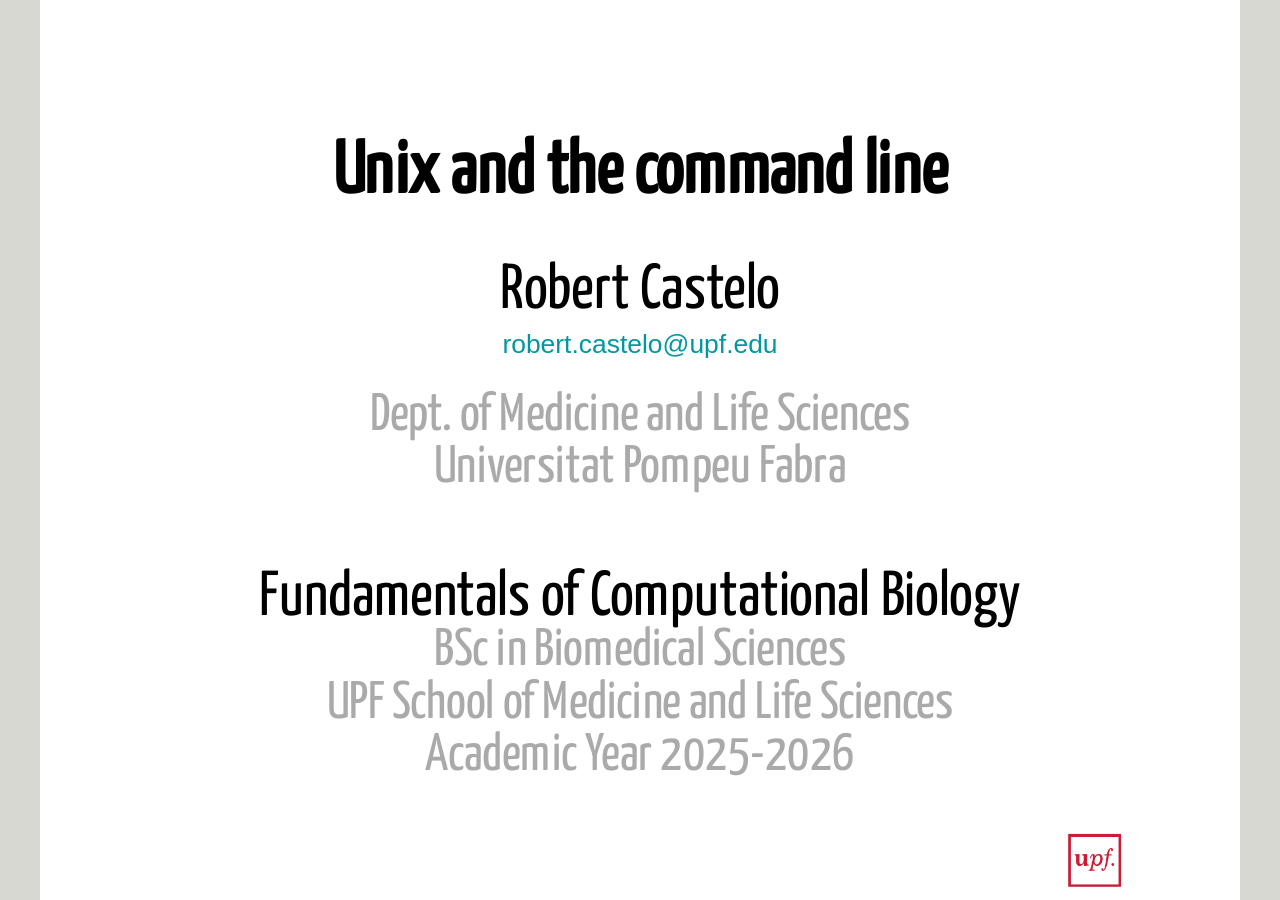
==== docs/index.html @ de8f05c0 "Updated slides for academic year 2025-26" ====
<!DOCTYPE html>
<html lang xml:lang>
  <head>
    <title>Unix &amp; the command line</title>
    <meta charset="utf-8" />
    <meta name="author" content="Robert Castelo" />
    <script>// Pandoc 2.9 adds attributes on both header and div. We remove the former (to
// be compatible with the behavior of Pandoc < 2.8).
document.addEventListener('DOMContentLoaded', function(e) {
  var hs = document.querySelectorAll("div.section[class*='level'] > :first-child");
  var i, h, a;
  for (i = 0; i < hs.length; i++) {
    h = hs[i];
    if (!/^h[1-6]$/i.test(h.tagName)) continue;  // it should be a header h1-h6
    a = h.attributes;
    while (a.length > 0) h.removeAttribute(a[0].name);
  }
});
</script>
    <style type="text/css">a, a > code {
color: rgb(249, 38, 114);
text-decoration: none;
}
.footnote {
position: absolute;
bottom: 3em;
padding-right: 4em;
font-size: 90%;
}
.remark-code-line-highlighted { background-color: #ffff88; }
.inverse {
background-color: #272822;
color: #d6d6d6;
text-shadow: 0 0 20px #333;
}
.inverse h1, .inverse h2, .inverse h3 {
color: #f3f3f3;
}

.left-column {
color: #777;
width: 20%;
height: 92%;
float: left;
}
.left-column h2:last-of-type, .left-column h3:last-child {
color: #000;
}
.right-column {
width: 75%;
float: right;
padding-top: 1em;
}
.pull-left {
float: left;
width: 47%;
}
.pull-right {
float: right;
width: 47%;
}
.pull-right + * {
clear: both;
}
img, video, iframe {
max-width: 100%;
}
blockquote {
border-left: solid 5px lightgray;
padding-left: 1em;
}
.remark-slide table {
margin: auto;
border-top: 1px solid #666;
border-bottom: 1px solid #666;
}
.remark-slide table thead th { border-bottom: 1px solid #ddd; }
th, td { padding: 5px; }
.remark-slide thead, .remark-slide tfoot, .remark-slide tr:nth-child(even) { background: #eee }
@page { margin: 0; }
@media print {
.remark-slide-scaler {
width: 100% !important;
height: 100% !important;
transform: scale(1) !important;
top: 0 !important;
left: 0 !important;
}
}
</style>
    <style type="text/css">@font-face {
font-family: 'Yanone Kaffeesatz';
font-style: normal;
font-weight: 400;
src: url([data-uri]) format('truetype');
}
@font-face {
font-family: 'Droid Serif';
font-style: italic;
font-weight: 400;
src: url([data-uri]) format('truetype');
}
@font-face {
font-family: 'Droid Serif';
font-style: normal;
font-weight: 400;
src: url([data-uri]) format('truetype');
}
@font-face {
font-family: 'Droid Serif';
font-style: normal;
font-weight: 700;
src: url([data-uri]) format('truetype');
}
@font-face {
font-family: 'Source Code Pro';
font-style: normal;
font-weight: 400;
src: url([data-uri]) format('truetype');
}
@font-face {
font-family: 'Source Code Pro';
font-style: normal;
font-weight: 700;
src: url([data-uri]) format('truetype');
}
body { font-family: 'Droid Serif', 'Palatino Linotype', 'Book Antiqua', Palatino, 'Microsoft YaHei', 'Songti SC', serif; }
h1, h2, h3 {
font-family: 'Yanone Kaffeesatz';
font-weight: normal;
}
.remark-code, .remark-inline-code { font-family: 'Source Code Pro', 'Lucida Console', Monaco, monospace; }
</style>
    <style type="text/css">
:root {
--color-red: #f44336;
--color-pink: #E91E63;
--color-purple: #9C27B0;
--color-deep-purple: #673AB7;
--color-indigo: #3F51B5;
--color-blue: #2196F3;
--color-light-blue: #03A9F4;
--color-cyan: #00BCD4;
--color-teal: #009688;
--color-green: #4CAF50;
--color-light-green: #8BC34A;
--color-lime: #CDDC39;
--color-yellow: #FFEB3B;
--color-amber: #FFC107;
--color-orange: #FF9800;
--color-deep-orange: #FF5722;
--color-brown: #795548;
--color-gray: #9E9E9E;
--color-blue-gray: #607D8B;
--color-white: #fff;
--color-black: #000;
}

.figb img {
width: 99%;
padding: 0;
margin: 0;
margin-left: -2%;
}
.figb90 img {
width: 90% !important;
padding: 5%;
margin: -2.5%;
}
.fig img {
width: 104%;
padding: 0;
margin: 0;
margin-left: -2%;
}
.fig90 img {
width: 90% !important;
padding: 5%;
margin: 0;
}
.figh img {
height: 100%;
padding: 0;
margin: 0;
margin-left: -2%;
}
.img-fill img { object-fit: fill; height:100%; width:100%; overflow: hidden;}
.img-contain img { object-fit: contain; height:100%; width:100%; overflow: hidden}
.img-cover img { object-fit: cover; height:100%; width:100%; overflow: hidden}
.img-none img { object-fit: none; height:100%; width:100%; }

.bg-red { background-color: var(--color-red); }
.bg-pink { background-color: var(--color-pink); }
.bg-purple { background-color: var(--color-purple); }
.bg-deep-purple { background-color: var(--color-deep-purple); }
.bg-indigo { background-color: var(--color-indigo); }
.bg-blue { background-color: var(--color-blue); }
.bg-light-blue { background-color: var(--color-light-blue); }
.bg-cyan { background-color: var(--color-cyan); }
.bg-teal { background-color: var(--color-teal); }
.bg-green { background-color: var(--color-green); }
.bg-light-green { background-color: var(--color-light-green); }
.bg-lime { background-color: var(--color-lime); }
.bg-yellow { background-color: var(--color-yellow); }
.bg-amber { background-color: var(--color-amber); }
.bg-orange { background-color: var(--color-orange); }
.bg-deep-orange { background-color: var(--color-deep-orange); }
.bg-brown { background-color: var(--color-brown); }
.bg-gray { background-color: var(--color-gray); }
.bg-blue-gray { background-color: var(--color-blue-gray); }
.bg-white { background-color: var(--color-white); }
.bg-black { background-color: var(--color-black); }

.red { color: var(--color-red); }
.pink { color: var(--color-pink); }
.purple { color: var(--color-purple); }
.deep-purple { color: var(--color-deep-purple); }
.indigo { color: var(--color-indigo); }
.blue { color: var(--color-blue); }
.light-blue { color: var(--color-light-blue); }
.cyan { color: var(--color-cyan); }
.teal { color: var(--color-teal); }
.green { color: var(--color-green); }
.light-green { color: var(--color-light-green); }
.lime { color: var(--color-lime); }
.yellow { color: var(--color-yellow); }
.amber { color: var(--color-amber); }
.orange { color: var(--color-orange); }
.deep-orange { color: var(--color-deep-orange); }
.brown { color: var(--color-brown); }
.gray { color: var(--color-gray); }
.blue-gray { color: var(--color-blue-gray); }
.white { color: var(--color-white); }
.black { color: var(--color-black); }

.border-red>.column:nth-of-type(n+2){ border-left-color: var(--color-red); }
.border-pink>.column:nth-of-type(n+2){ border-left-color: var(--color-pink); }
.border-purple>.column:nth-of-type(n+2){ border-left-color: var(--color-purple); }
.border-deep-purple>.column:nth-of-type(n+2){ border-left-color: var(--color-deep-purple); }
.border-indigo>.column:nth-of-type(n+2){ border-left-color: var(--color-indigo); }
.border-blue>.column:nth-of-type(n+2){ border-left-color: var(--color-blue); }
.border-light-blue>.column:nth-of-type(n+2){ border-left-color: var(--color-light-blue); }
.border-cyan>.column:nth-of-type(n+2){ border-left-color: var(--color-cyan); }
.border-teal>.column:nth-of-type(n+2){ border-left-color: var(--color-teal); }
.border-green>.column:nth-of-type(n+2){ border-left-color: var(--color-green); }
.border-light-green>.column:nth-of-type(n+2){ border-left-color: var(--color-light-green); }
.border-lime>.column:nth-of-type(n+2){ border-left-color: var(--color-lime); }
.border-yellow>.column:nth-of-type(n+2){ border-left-color: var(--color-yellow); }
.border-amber>.column:nth-of-type(n+2){ border-left-color: var(--color-amber); }
.border-orange>.column:nth-of-type(n+2){ border-left-color: var(--color-orange); }
.border-deep-orange>.column:nth-of-type(n+2){ border-left-color: var(--color-deep-orange); }
.border-brown>.column:nth-of-type(n+2){ border-left-color: var(--color-brown); }
.border-gray>.column:nth-of-type(n+2){ border-left-color: var(--color-gray); }
.border-blue-gray>.column:nth-of-type(n+2){ border-left-color: var(--color-blue-gray); }
.border-white >.column:nth-of-type(n+2){ border-left-color: var(--color-white); }
.border-black>.column:nth-of-type(n+2){ border-left-color: var(--color-black); }
.border-red * >.column:nth-of-type(n+2){ border-left-color: var(--color-red); }
.border-pink * >.column:nth-of-type(n+2){ border-left-color: var(--color-pink); }
.border-purple * >.column:nth-of-type(n+2){ border-left-color: var(--color-purple); }
.border-deep-purple * >.column:nth-of-type(n+2){ border-left-color: var(--color-deep-purple); }
.border-indigo * >.column:nth-of-type(n+2){ border-left-color: var(--color-indigo); }
.border-blue * >.column:nth-of-type(n+2){ border-left-color: var(--color-blue); }
.border-light-blue * >.column:nth-of-type(n+2){ border-left-color: var(--color-light-blue); }
.border-cyan * >.column:nth-of-type(n+2){ border-left-color: var(--color-cyan); }
.border-teal * >.column:nth-of-type(n+2){ border-left-color: var(--color-teal); }
.border-green * >.column:nth-of-type(n+2){ border-left-color: var(--color-green); }
.border-light-green * >.column:nth-of-type(n+2){ border-left-color: var(--color-light-green); }
.border-lime * >.column:nth-of-type(n+2){ border-left-color: var(--color-lime); }
.border-yellow * >.column:nth-of-type(n+2){ border-left-color: var(--color-yellow); }
.border-amber * >.column:nth-of-type(n+2){ border-left-color: var(--color-amber); }
.border-orange * >.column:nth-of-type(n+2){ border-left-color: var(--color-orange); }
.border-deep-orange * >.column:nth-of-type(n+2){ border-left-color: var(--color-deep-orange); }
.border-brown * >.column:nth-of-type(n+2){ border-left-color: var(--color-brown); }
.border-gray * >.column:nth-of-type(n+2){ border-left-color: var(--color-gray); }
.border-blue-gray * >.column:nth-of-type(n+2){ border-left-color: var(--color-blue-gray); }
.border-white * >.column:nth-of-type(n+2){ border-left-color: var(--color-white); }
.border-black * >.column:nth-of-type(n+2){ border-left-color: var(--color-black); }
.border-red>.row:nth-of-type(n+2){ border-top-color: var(--color-red); }
.border-pink>.row:nth-of-type(n+2){ border-top-color: var(--color-pink); }
.border-purple>.row:nth-of-type(n+2){ border-top-color: var(--color-purple); }
.border-deep-purple>.row:nth-of-type(n+2){ border-top-color: var(--color-deep-purple); }
.border-indigo>.row:nth-of-type(n+2){ border-top-color: var(--color-indigo); }
.border-blue>.row:nth-of-type(n+2){ border-top-color: var(--color-blue); }
.border-light-blue>.row:nth-of-type(n+2){ border-top-color: var(--color-light-blue); }
.border-cyan>.row:nth-of-type(n+2){ border-top-color: var(--color-cyan); }
.border-teal>.row:nth-of-type(n+2){ border-top-color: var(--color-teal); }
.border-green >.row:nth-of-type(n+2){ border-top-color: var(--color-green)!important; }
.border-light-green>.row:nth-of-type(n+2){ border-top-color: var(--color-light-green); }
.border-lime>.row:nth-of-type(n+2){ border-top-color: var(--color-lime); }
.border-yellow>.row:nth-of-type(n+2){ border-top-color: var(--color-yellow); }
.border-amber>.row:nth-of-type(n+2){ border-top-color: var(--color-amber); }
.border-orange>.row:nth-of-type(n+2){ border-top-color: var(--color-orange); }
.border-deep-orange>.row:nth-of-type(n+2){ border-top-color: var(--color-deep-orange); }
.border-brown>.row:nth-of-type(n+2){ border-top-color: var(--color-brown); }
.border-gray>.row:nth-of-type(n+2){ border-top-color: var(--color-gray); }
.border-blue-gray>.row:nth-of-type(n+2){ border-top-color: var(--color-blue-gray); }
.border-white>.row:nth-of-type(n+2){ border-top-color: var(--color-white); }
.border-black>.row:nth-of-type(n+2){ border-top-color: var(--color-black); }
.border-red * >.row:nth-of-type(n+2){ border-top-color: var(--color-red); }
.border-pink * >.row:nth-of-type(n+2){ border-top-color: var(--color-pink); }
.border-purple * >.row:nth-of-type(n+2){ border-top-color: var(--color-purple); }
.border-deep-purple * >.row:nth-of-type(n+2){ border-top-color: var(--color-deep-purple); }
.border-indigo * >.row:nth-of-type(n+2){ border-top-color: var(--color-indigo); }
.border-blue * >.row:nth-of-type(n+2){ border-top-color: var(--color-blue); }
.border-light-blue * >.row:nth-of-type(n+2){ border-top-color: var(--color-light-blue); }
.border-cyan * >.row:nth-of-type(n+2){ border-top-color: var(--color-cyan); }
.border-teal * >.row:nth-of-type(n+2){ border-top-color: var(--color-teal); }
.border-green >.row:nth-of-type(n+2){ border-top-color: var(--color-green); }
.border-light-green * >.row:nth-of-type(n+2){ border-top-color: var(--color-light-green); }
.border-lime * >.row:nth-of-type(n+2){ border-top-color: var(--color-lime); }
.border-yellow * >.row:nth-of-type(n+2){ border-top-color: var(--color-yellow); }
.border-amber * >.row:nth-of-type(n+2){ border-top-color: var(--color-amber); }
.border-orange * >.row:nth-of-type(n+2){ border-top-color: var(--color-orange); }
.border-deep-orange * >.row:nth-of-type(n+2){ border-top-color: var(--color-deep-orange); }
.border-brown * >.row:nth-of-type(n+2){ border-top-color: var(--color-brown); }
.border-gray * >.row:nth-of-type(n+2){ border-top-color: var(--color-gray); }
.border-blue-gray * >.row:nth-of-type(n+2){ border-top-color: var(--color-blue-gray); }
.border-white * >.row:nth-of-type(n+2){ border-top-color: var(--color-white); }
.border-black * >.row:nth-of-type(n+2){ border-top-color: var(--color-black); }
.border-red>.blade1:before{ border-bottom-color: var(--color-red); }
.border-pink>.blade1:before{ border-bottom-color: var(--color-pink); }
.border-purple>.blade1:before{ border-bottom-color: var(--color-purple); }
.border-deep-purple>.blade1:before{ border-bottom-color: var(--color-deep-purple); }
.border-indigo>.blade1:before{ border-bottom-color: var(--color-indigo); }
.border-blue>.blade1:before{ border-bottom-color: var(--color-blue); }
.border-light-blue>.blade1:before{ border-bottom-color: var(--color-light-blue); }
.border-cyan>.blade1:before{ border-bottom-color: var(--color-cyan); }
.border-teal>.blade1:before{ border-bottom-color: var(--color-teal); }
.border-green >.blade1:before{ border-bottom-color: var(--color-green); }
.border-light-green>.blade1:before{ border-bottom-color: var(--color-light-green); }
.border-lime>.blade1:before{ border-bottom-color: var(--color-lime); }
.border-yellow>.blade1:before{ border-bottom-color: var(--color-yellow); }
.border-amber>.blade1:before{ border-bottom-color: var(--color-amber); }
.border-orange>.blade1:before{ border-bottom-color: var(--color-orange); }
.border-deep-orange>.blade1:before{ border-bottom-color: var(--color-deep-orange); }
.border-brown>.blade1:before{ border-bottom-color: var(--color-brown); }
.border-gray>.blade1:before{ border-bottom-color: var(--color-gray); }
.border-blue-gray>.blade1:before{ border-bottom-color: var(--color-blue-gray); }
.border-white>.blade1:before{ border-bottom-color: var(--color-white); }
.border-black>.blade1:before{ border-bottom-color: var(--color-black); }
.border-red * >.blade1:before{ border-bottom-color: var(--color-red); }
.border-pink * >.blade1:before{ border-bottom-color: var(--color-pink); }
.border-purple * >.blade1:before{ border-bottom-color: var(--color-purple); }
.border-deep-purple * >.blade1:before{ border-bottom-color: var(--color-deep-purple); }
.border-indigo * >.blade1:before{ border-bottom-color: var(--color-indigo); }
.border-blue * >.blade1:before{ border-bottom-color: var(--color-blue); }
.border-light-blue * >.blade1:before{ border-bottom-color: var(--color-light-blue); }
.border-cyan * >.blade1:before{ border-bottom-color: var(--color-cyan); }
.border-teal * >.blade1:before{ border-bottom-color: var(--color-teal); }
.border-green >.blade1:before{ border-bottom-color: var(--color-green); }
.border-light-green * >.blade1:before{ border-bottom-color: var(--color-light-green); }
.border-lime * >.blade1:before{ border-bottom-color: var(--color-lime); }
.border-yellow * >.blade1:before{ border-bottom-color: var(--color-yellow); }
.border-amber * >.blade1:before{ border-bottom-color: var(--color-amber); }
.border-orange * >.blade1:before{ border-bottom-color: var(--color-orange); }
.border-deep-orange * >.blade1:before{ border-bottom-color: var(--color-deep-orange); }
.border-brown * >.blade1:before{ border-bottom-color: var(--color-brown); }
.border-gray * >.blade1:before{ border-bottom-color: var(--color-gray); }
.border-blue-gray * >.blade1:before{ border-bottom-color: var(--color-blue-gray); }
.border-white * >.blade1:before{ border-bottom-color: var(--color-white); }
.border-black * >.blade1:before{ border-bottom-color: var(--color-black); }
.border-red>.blade2:before{ border-left-color: var(--color-red); }
.border-pink>.blade2:before{ border-left-color: var(--color-pink); }
.border-purple>.blade2:before{ border-left-color: var(--color-purple); }
.border-deep-purple>.blade2:before{ border-left-color: var(--color-deep-purple); }
.border-indigo>.blade2:before{ border-left-color: var(--color-indigo); }
.border-blue>.blade2:before{ border-left-color: var(--color-blue); }
.border-light-blue>.blade2:before{ border-left-color: var(--color-light-blue); }
.border-cyan>.blade2:before{ border-left-color: var(--color-cyan); }
.border-teal>.blade2:before{ border-left-color: var(--color-teal); }
.border-green >.blade2:before{ border-left-color: var(--color-green); }
.border-light-green>.blade2:before{ border-left-color: var(--color-light-green); }
.border-lime>.blade2:before{ border-left-color: var(--color-lime); }
.border-yellow>.blade2:before{ border-left-color: var(--color-yellow); }
.border-amber>.blade2:before{ border-left-color: var(--color-amber); }
.border-orange>.blade2:before{ border-left-color: var(--color-orange); }
.border-deep-orange>.blade2:before{ border-left-color: var(--color-deep-orange); }
.border-brown>.blade2:before{ border-left-color: var(--color-brown); }
.border-gray>.blade2:before{ border-left-color: var(--color-gray); }
.border-blue-gray>.blade2:before{ border-left-color: var(--color-blue-gray); }
.border-white>.blade2:before{ border-left-color: var(--color-white); }
.border-black>.blade2:before{ border-left-color: var(--color-black); }
.border-red * >.blade2:before{ border-left-color: var(--color-red); }
.border-pink * >.blade2:before{ border-left-color: var(--color-pink); }
.border-purple * >.blade2:before{ border-left-color: var(--color-purple); }
.border-deep-purple * >.blade2:before{ border-left-color: var(--color-deep-purple); }
.border-indigo * >.blade2:before{ border-left-color: var(--color-indigo); }
.border-blue * >.blade2:before{ border-left-color: var(--color-blue); }
.border-light-blue * >.blade2:before{ border-left-color: var(--color-light-blue); }
.border-cyan * >.blade2:before{ border-left-color: var(--color-cyan); }
.border-teal * >.blade2:before{ border-left-color: var(--color-teal); }
.border-green >.blade2:before{ border-left-color: var(--color-green); }
.border-light-green * >.blade2:before{ border-left-color: var(--color-light-green); }
.border-lime * >.blade2:before{ border-left-color: var(--color-lime); }
.border-yellow * >.blade2:before{ border-left-color: var(--color-yellow); }
.border-amber * >.blade2:before{ border-left-color: var(--color-amber); }
.border-orange * >.blade2:before{ border-left-color: var(--color-orange); }
.border-deep-orange * >.blade2:before{ border-left-color: var(--color-deep-orange); }
.border-brown * >.blade2:before{ border-left-color: var(--color-brown); }
.border-gray * >.blade2:before{ border-left-color: var(--color-gray); }
.border-blue-gray * >.blade2:before{ border-left-color: var(--color-blue-gray); }
.border-white * >.blade2:before{ border-left-color: var(--color-white); }
.border-black * >.blade2:before{ border-left-color: var(--color-black); }
.border-red>.blade3:before{ border-top-color: var(--color-red); }
.border-pink>.blade3:before{ border-top-color: var(--color-pink); }
.border-purple>.blade3:before{ border-top-color: var(--color-purple); }
.border-deep-purple>.blade3:before{ border-top-color: var(--color-deep-purple); }
.border-indigo>.blade3:before{ border-top-color: var(--color-indigo); }
.border-blue>.blade3:before{ border-top-color: var(--color-blue); }
.border-light-blue>.blade3:before{ border-top-color: var(--color-light-blue); }
.border-cyan>.blade3:before{ border-top-color: var(--color-cyan); }
.border-teal>.blade3:before{ border-top-color: var(--color-teal); }
.border-green >.blade3:before{ border-top-color: var(--color-green); }
.border-light-green>.blade3:before{ border-top-color: var(--color-light-green); }
.border-lime>.blade3:before{ border-top-color: var(--color-lime); }
.border-yellow>.blade3:before{ border-top-color: var(--color-yellow); }
.border-amber>.blade3:before{ border-top-color: var(--color-amber); }
.border-orange>.blade3:before{ border-top-color: var(--color-orange); }
.border-deep-orange>.blade3:before{ border-top-color: var(--color-deep-orange); }
.border-brown>.blade3:before{ border-top-color: var(--color-brown); }
.border-gray>.blade3:before{ border-top-color: var(--color-gray); }
.border-blue-gray>.blade3:before{ border-top-color: var(--color-blue-gray); }
.border-white>.blade3:before{ border-top-color: var(--color-white); }
.border-black>.blade3:before{ border-top-color: var(--color-black); }
.border-red * >.blade3:before{ border-top-color: var(--color-red); }
.border-pink * >.blade3:before{ border-top-color: var(--color-pink); }
.border-purple * >.blade3:before{ border-top-color: var(--color-purple); }
.border-deep-purple * >.blade3:before{ border-top-color: var(--color-deep-purple); }
.border-indigo * >.blade3:before{ border-top-color: var(--color-indigo); }
.border-blue * >.blade3:before{ border-top-color: var(--color-blue); }
.border-light-blue * >.blade3:before{ border-top-color: var(--color-light-blue); }
.border-cyan * >.blade3:before{ border-top-color: var(--color-cyan); }
.border-teal * >.blade3:before{ border-top-color: var(--color-teal); }
.border-green >.blade3:before{ border-top-color: var(--color-green); }
.border-light-green * >.blade3:before{ border-top-color: var(--color-light-green); }
.border-lime * >.blade3:before{ border-top-color: var(--color-lime); }
.border-yellow * >.blade3:before{ border-top-color: var(--color-yellow); }
.border-amber * >.blade3:before{ border-top-color: var(--color-amber); }
.border-orange * >.blade3:before{ border-top-color: var(--color-orange); }
.border-deep-orange * >.blade3:before{ border-top-color: var(--color-deep-orange); }
.border-brown * >.blade3:before{ border-top-color: var(--color-brown); }
.border-gray * >.blade3:before{ border-top-color: var(--color-gray); }
.border-blue-gray * >.blade3:before{ border-top-color: var(--color-blue-gray); }
.border-white * >.blade3:before{ border-top-color: var(--color-white); }
.border-black * >.blade3:before{ border-top-color: var(--color-black); }
.border-red>.blade4:before{ border-right-color: var(--color-red); }
.border-pink>.blade4:before{ border-right-color: var(--color-pink); }
.border-purple>.blade4:before{ border-right-color: var(--color-purple); }
.border-deep-purple>.blade4:before{ border-right-color: var(--color-deep-purple); }
.border-indigo>.blade4:before{ border-right-color: var(--color-indigo); }
.border-blue>.blade4:before{ border-right-color: var(--color-blue); }
.border-light-blue>.blade4:before{ border-right-color: var(--color-light-blue); }
.border-cyan>.blade4:before{ border-right-color: var(--color-cyan); }
.border-teal>.blade4:before{ border-right-color: var(--color-teal); }
.border-green >.blade4:before{ border-right-color: var(--color-green); }
.border-light-green>.blade4:before{ border-right-color: var(--color-light-green); }
.border-lime>.blade4:before{ border-right-color: var(--color-lime); }
.border-yellow>.blade4:before{ border-right-color: var(--color-yellow); }
.border-amber>.blade4:before{ border-right-color: var(--color-amber); }
.border-orange>.blade4:before{ border-right-color: var(--color-orange); }
.border-deep-orange>.blade4:before{ border-right-color: var(--color-deep-orange); }
.border-brown>.blade4:before{ border-right-color: var(--color-brown); }
.border-gray>.blade4:before{ border-right-color: var(--color-gray); }
.border-blue-gray>.blade4:before{ border-right-color: var(--color-blue-gray); }
.border-white>.blade4:before{ border-right-color: var(--color-white); }
.border-black>.blade4:before{ border-right-color: var(--color-black); }
.border-red * >.blade4:before{ border-right-color: var(--color-red); }
.border-pink * >.blade4:before{ border-right-color: var(--color-pink); }
.border-purple * >.blade4:before{ border-right-color: var(--color-purple); }
.border-deep-purple * >.blade4:before{ border-right-color: var(--color-deep-purple); }
.border-indigo * >.blade4:before{ border-right-color: var(--color-indigo); }
.border-blue * >.blade4:before{ border-right-color: var(--color-blue); }
.border-light-blue * >.blade4:before{ border-right-color: var(--color-light-blue); }
.border-cyan * >.blade4:before{ border-right-color: var(--color-cyan); }
.border-teal * >.blade4:before{ border-right-color: var(--color-teal); }
.border-green >.blade4:before{ border-right-color: var(--color-green); }
.border-light-green * >.blade4:before{ border-right-color: var(--color-light-green); }
.border-lime * >.blade4:before{ border-right-color: var(--color-lime); }
.border-yellow * >.blade4:before{ border-right-color: var(--color-yellow); }
.border-amber * >.blade4:before{ border-right-color: var(--color-amber); }
.border-orange * >.blade4:before{ border-right-color: var(--color-orange); }
.border-deep-orange * >.blade4:before{ border-right-color: var(--color-deep-orange); }
.border-brown * >.blade4:before{ border-right-color: var(--color-brown); }
.border-gray * >.blade4:before{ border-right-color: var(--color-gray); }
.border-blue-gray * >.blade4:before{ border-right-color: var(--color-blue-gray); }
.border-white * >.blade4:before{ border-right-color: var(--color-white); }
.border-black * >.blade4:before{ border-right-color: var(--color-black); }

.border-dotted * >.column:nth-of-type(n+2){ border-left-style: dotted;}
.border-dashed * >.column:nth-of-type(n+2){ border-left-style: dashed;}
.border-solid * >.column:nth-of-type(n+2){ border-left-style: solid;}
.border-double * >.column:nth-of-type(n+2){ border-left-style: double;}
.border-dotted * >.row:nth-of-type(n+2){ border-top-style: dotted;}
.border-dashed * >.row:nth-of-type(n+2){ border-top-style: dashed;}
.border-solid * >.row:nth-of-type(n+2){ border-top-style: solid;}
.border-double * >.row:nth-of-type(n+2){ border-top-style: double;}
.border-dotted >.blade1:before{ border-bottom-style: dotted!important;}
.border-dotted >.blade2:before{ border-left-style: dotted!important;}
.border-dotted >.blade3:before{ border-top-style: dotted!important;}
.border-dotted >.blade4:before{ border-right-style: dotted!important;}
.border-dashed >.blade1:before{ border-bottom-style: dashed!important;}
.border-dashed >.blade2:before{ border-left-style: dashed!important;}
.border-dashed >.blade3:before{ border-top-style: dashed!important;}
.border-dashed >.blade4:before{ border-right-style: dashed!important;}
.border-solid >.blade1:before{ border-bottom-style: solid!important;}
.border-solid >.blade2:before{ border-left-style: solid!important;}
.border-solid >.blade3:before{ border-top-style: solid!important;}
.border-solid >.blade4:before{ border-right-style: solid!important;}
.border-double >.blade1:before{ border-bottom-style: double!important;}
.border-double >.blade2:before{ border-left-style: double!important;}
.border-double >.blade3:before{ border-top-style: double!important;}
.border-double >.blade4:before{ border-right-style: double!important;}

.font_small {font-size: 0.5em;}
.font_medium {font-size: 1.25em;}
.font_large {font-size: 1.5em;}
.font1 {font-size: 1em;}
.font2 {font-size: 2em;}
.font3 {font-size: 3em;}
.font4 {font-size: 4em;}
.font5 {font-size: 5em;}
.hide-slide-number .remark-slide-number { display: none; }
.boxshadow
{
-moz-box-shadow: 3px 3px 5px #535353;
-webkit-box-shadow: 3px 3px 5px #535353;
box-shadow: 3px 3px 5px #535353;
}
.vmiddle {
position: relative;
top: 50%;
transform: translateY(-50%);
}
.pad10px{ padding: 10px; }
.pad1{ padding: 1em; }
.remark-slide-content .vmiddle h1 {margin-top: 0;}

.nopadding {
padding: 0!important;
}
.nopadding > p {
padding: 0!important;
-webkit-margin-before:0;
-webkit-margin-after:0;
}
.fullcode pre code {
overflow-y: scroll;
position: absolute;
top: 0;
left: 0;
bottom: 0;
right: 0;
margin: 20px 20px !important;
}
.pushdown { margin-top: 12em; }
.pushfront { z-index: 2; }
.opacity5 { opacity: .5; }
.opacity7 { opacity: .7; }
.opacity10 { opacity: 1!important; }
.top_40 { top: 40% !important;}
.top_60 { top: 60% !important;}
.top_70 { top: 70% !important;}
.top_80 { top: 80% !important;}
.bottom_abs { position: absolute; bottom: 0; z-index:1;}
.top_abs { position: absolute; top: 0; z-index:1;}
.width100 {width: 100%!important;}

.nosplit>.column:first-of-type {width: 100%; height:100%; position: absolute; top: 0; left: 0; }
.split-33>.column:first-of-type {width: 33.33333333333%; height:100%; position: absolute; top: 0; left: 0; }
.split-33>.column:nth-of-type(2) {width: 66.66666666667%;height:100%;position: absolute;top: 0;right: 0;}
.split-66>.column:first-of-type {width: 66.66666666667%; height:100%; position: absolute; top: 0; left: 0; }
.split-66>.column:nth-of-type(2) {width: 33.33333333333%;height:100%;position: absolute;top: 0;right: 0;}
.split-25>.column:first-of-type {width: 25%; height:100%; position: absolute; top: 0; left: 0; }
.split-25>.column:nth-of-type(2) {width: 75%;height:100%;position: absolute;top: 0;right: 0;}
.split-75>.column:first-of-type {width: 75%; height:100%; position: absolute; top: 0; left: 0; }
.split-75>.column:nth-of-type(2) {width: 25%;height:100%;position: absolute;top: 0;right: 0;}
.split-10>.column:first-of-type {width: 10%; height:100%; position: absolute; top: 0; left: 0; }
.split-10>.column:nth-of-type(2) {width: 90%;height:100%;position: absolute;top: 0;right: 0;}
.split-20>.column:first-of-type {width: 20%; height:100%; position: absolute; top: 0; left: 0; }
.split-20>.column:nth-of-type(2) {width: 80%;height:100%;position: absolute;top: 0;right: 0;}
.split-30>.column:first-of-type {width: 30%; height:100%; position: absolute; top: 0; left: 0; }
.split-30>.column:nth-of-type(2) {width: 70%;height:100%;position: absolute;top: 0;right: 0;}
.split-40>.column:first-of-type {width: 40%; height:100%; position: absolute; top: 0; left: 0; }
.split-40>.column:nth-of-type(2) {width: 60%; height:100%; position: absolute; top: 0; right: 0;}
.split-50>.column:first-of-type {width: 50%; height:100%; position: absolute; top: 0; left: 0; }
.split-50>.column:nth-of-type(2) {width: 50%; height:100%; position: absolute; top: 0; right: 0;}
.split-60>.column:first-of-type {width: 60%; height:100%; position: absolute; top: 0; left: 0;}
.split-60>.column:nth-of-type(2) {width: 40%; height:100%; position: absolute; top: 0; right: 0;}
.split-70>.column:first-of-type {width: 70%; height:100%; position: absolute; top: 0; left: 0; }
.split-70>.column:nth-of-type(2) {width: 30%; height:100%; position: absolute; top: 0; right: 0;}
.split-two>.column:first-of-type {width: 50%; height:100%; position: absolute; top: 0; left: 0; }
.split-two>.column:nth-of-type(2) {width: 50%; height:100%; position: absolute; top: 0; right: 0;}
.split-three>.column:first-of-type {width: 33.33333333333%; height:100%; position: absolute; top: 0; left: 0; }
.split-three>.column:nth-of-type(2) {width: 33.33333333333%; height:100%; position: absolute; top: 0; left: 33.33333333333%;}
.split-three>.column:nth-of-type(3) {width: 33.33333333333%; height:100%; position: absolute; top: 0; right: 0;}
.split-four>.column:first-of-type {width: 25%; height:100%; position: absolute; top: 0; left: 0; }
.split-four>.column:nth-of-type(2) {width: 25%; height:100%; position: absolute; top: 0; left: 25%;}
.split-four>.column:nth-of-type(3) {width: 25%; height:100%; position: absolute; top: 0; right: 25%;}
.split-four>.column:nth-of-type(4) {width: 25%; height:100%; position: absolute; top: 0; right: 0;}
.split-five>.column:first-of-type {width: 20%; height:100%; position: absolute; top: 0; left: 0; }
.split-five>.column:nth-of-type(2) {width: 20%; height:100%; position: absolute; top: 0; left: 20%;}
.split-five>.column:nth-of-type(3) {width: 20%; height:100%; position: absolute; top: 0; left: 40%;}
.split-five>.column:nth-of-type(4) {width: 20%; height:100%; position: absolute; top: 0; right: 20%;}
.split-five>.column:nth-of-type(5) {width: 20%; height:100%; position: absolute; top: 0; right: 0;}
.split-2-1-1>.column:first-of-type {width: 50%; height:100%; position: absolute; top: 0; left: 0; }
.split-2-1-1>.column:nth-of-type(2) {width: 25%; height:100%; position: absolute; top: 0; right: 25%;}
.split-2-1-1>.column:nth-of-type(3) {width: 25%; height:100%; position: absolute; top: 0; right: 0;}
.split-1-1-2>.column:first-of-type {width: 25%; height:100%; position: absolute; top: 0; left: 0; }
.split-1-1-2>.column:nth-of-type(2) {width: 25%; height:100%; position: absolute; top: 0; left: 25%;}
.split-1-1-2>.column:nth-of-type(3) {width: 50%; height:100%; position: absolute; top: 0; right: 0;}
.split-1-2-1>.column:first-of-type {width: 25%; height:100%; position: absolute; top: 0; left: 0; }
.split-1-2-1>.column:nth-of-type(2) {width: 50%; height:100%; position: absolute; top: 0; left: 25%;}
.split-1-2-1>.column:nth-of-type(3) {width: 25%; height:100%; position: absolute; top: 0; right: 0;}
.with-border * >.column:nth-of-type(n+2) {
border-left-width: 2px;
border-left-style: solid;
}
.with-thick-border * >.column:nth-of-type(n+2) {
border-left-width: 0.5em;
border-left-style: solid;
}
.with-border * >.row:nth-of-type(n+2) {
border-top-width: 2px;
border-top-style: solid;
}
.with-thick-border * >.row:nth-of-type(n+2) {
border-top-width: 0.5em;
border-top-style: solid;
}
.with-border >.column:nth-of-type(n+2) {
border-left-width: 2px;
border-left-style: solid;
}
.with-thick-border >.column:nth-of-type(n+2) {
border-left-width: 0.5em;
border-left-style: solid;
}
.with-border >.row:nth-of-type(n+2) {
border-top-width: 2px;
border-top-style: solid;
}
.with-thick-border >.row:nth-of-type(n+2) {
border-top-width: 0.5em;
border-top-style: solid;
}
.with-border > .blade1:before {
border-bottom-width: 2px;
border-bottom-style: solid;
width: 100%;
height: calc(100% - 2px);
}
.with-border > .blade2:before {
border-left-width: 2px;
border-left-style: solid;
width: calc(100% - 2px);
height:100%;
}
.with-border > .blade3:before {
border-top-width: 2px;
border-top-style: solid;
height: calc(100% - 2px);
width: 100%;
}
.with-border > .blade4:before {
border-right-width: 2px;
border-right-style: solid;
width: calc(100% - 2px);
height: 100%;
}
.with-thick-border > .blade1:before {
border-bottom-width: 0.5em;
border-bottom-style: solid;
width: 100%;
height: calc(100% - 0.5em);
}
.with-thick-border > .blade2:before {
border-left-width: 0.5em;
border-left-style: solid;
width: calc(100% - 0.5em);
height:100%;
}
.with-thick-border > .blade3:before {
border-top-width: 0.5em;
border-top-style: solid;
height: calc(100% - 0.5em);
width: 100%;
}
.with-thick-border > .blade4:before {
border-right-width: 0.5em;
border-right-style: solid;
width: calc(100% - 0.5em);
height: 100%;
}
.hide-col1 > .column:first-of-type>.content {visibility: hidden;}
.hide-col2 > .column:nth-of-type(2)>.content {visibility: hidden;}
.hide-col3 > .column:nth-of-type(3)>.content {visibility: hidden;}
.hide-col4 > .column:nth-of-type(4)>.content {visibility: hidden;}
.hide-col5 > .column:nth-of-type(5)>.content {visibility: hidden;}
.hide-col1 * > .column:first-of-type>.content {visibility: hidden;}
.hide-col2 * > .column:nth-of-type(2)>.content {visibility: hidden;}
.hide-col3 * > .column:nth-of-type(3)>.content {visibility: hidden;}
.hide-col4 * > .column:nth-of-type(4)>.content {visibility: hidden;}
.hide-col5 * > .column:nth-of-type(5)>.content {visibility: hidden;}
.fade-col1 > .column:first-of-type>.content{opacity: 0.3;}
.fade-col2 > .column:nth-of-type(2)>.content{opacity: 0.3;}
.fade-col3 > .column:nth-of-type(3)>.content{opacity: 0.3;}
.fade-col4 > .column:nth-of-type(4)>.content{opacity: 0.3;}
.fade-col5 > .column:nth-of-type(5)>.content{opacity: 0.3;}
.fade-col1 * > .column:first-of-type>.content{opacity: 0.3;}
.fade-col2 * > .column:nth-of-type(2)>.content{opacity: 0.3;}
.fade-col3 * > .column:nth-of-type(3)>.content{opacity: 0.3;}
.fade-col4 * > .column:nth-of-type(4)>.content{opacity: 0.3;}
.fade-col5 * > .column:nth-of-type(5)>.content{opacity: 0.3;}
.gray-col1 * > .column:first-of-type>.content, .gray-col2 * > .column:nth-of-type(2)>.content,
.gray-col3 * > .column:nth-of-type(3)>.content,
.gray-col4 * > .column:nth-of-type(4)>.content,
.gray-col5 * > .column:nth-of-type(5)>.content,
.gray-col1 > .column:first-of-type>.content, .gray-col2 > .column:nth-of-type(2)>.content,
.gray-col3 > .column:nth-of-type(3)>.content,
.gray-col3 > .column:nth-of-type(4)>.content,
.gray-col3 > .column:nth-of-type(5)>.content
{ -webkit-filter: grayscale(100%);
-moz-filter: grayscale(100%);
-ms-filter: grayscale(100%);
-o-filter: grayscale(100%);
filter: grayscale(100%);
filter: gray; }
.gray-col1 * > .column:first-of-type, .gray-col2 * > .column:nth-of-type(2),
.gray-col3 * > .column:nth-of-type(3),
.gray-col4 * > .column:nth-of-type(4),
.gray-col5 * > .column:nth-of-type(5),
.gray-col1 > .column:first-of-type, .gray-col2 > .column:nth-of-type(2),
.gray-col3 > .column:nth-of-type(3),
.gray-col3 > .column:nth-of-type(4),
.gray-col3 > .column:nth-of-type(5)
{ background-color: rgba(197, 197, 197, 1)
}
.nosplit>.row:first-of-type {height: 100%; width:100%; position: absolute; top: 0; left: 0; }
.split-33>.row:first-of-type {height: 33.33333333333%; width:100%; position: absolute; top: 0; left: 0; }
.split-33>.row:nth-of-type(2) {height: 66.66666666667%;width:100%;position: absolute;bottom: 0;left: 0;}
.split-66>.row:first-of-type {height: 66.66666666667%; width:100%; position: absolute; top: 0; left: 0; }
.split-66>.row:nth-of-type(2) {height: 33.33333333333%;width:100%;position: absolute; bottom: 0;left: 0;}
.split-25>.row:first-of-type {height: 25%; width:100%; position: absolute; top: 0; left: 0; }
.split-25>.row:nth-of-type(2) {height: 75%;width:100%;position: absolute; bottom: 0;left: 0;}
.split-75>.row:first-of-type {height: 75%; width:100%; position: absolute; top: 0; left: 0; }
.split-75>.row:nth-of-type(2) {height: 25%;width:100%;position: absolute; bottom: 0;left: 0;}
.split-10>.row:first-of-type {height: 10%; width:100%; position: absolute; top: 0; left: 0; }
.split-10>.row:nth-of-type(2) {height: 90%;width:100%;position: absolute; bottom: 0;left: 0;}
.split-20>.row:first-of-type {height: 20%; width:100%; position: absolute; top: 0; left: 0; }
.split-20>.row:nth-of-type(2) {height: 80%;width:100%;position: absolute; bottom: 0;left: 0;}
.split-30>.row:first-of-type {height: 30%; width:100%; position: absolute; top: 0; left: 0; }
.split-30>.row:nth-of-type(2) {height: 70%;width:100%;position: absolute; bottom: 0;left: 0;}
.split-40>.row:first-of-type {height: 40%; width:100%; position: absolute; top: 0; left: 0; }
.split-40>.row:nth-of-type(2) {height: 60%; width:100%; position: absolute; bottom: 0; left: 0;}
.split-50>.row:first-of-type {height: 50%; width:100%; position: absolute; top: 0; left: 0; }
.split-50>.row:nth-of-type(2) {height: 50%; width:100%; position: absolute; bottom: 0; left: 0;}
.split-60>.row:first-of-type {height: 60%; width:100%; position: absolute; top: 0; left: 0;}
.split-60>.row:nth-of-type(2) {height: 40%; width:100%; position: absolute; bottom: 0; left: 0;}
.split-70>.row:first-of-type {height: 70%; width:100%; position: absolute; top: 0; left: 0; }
.split-70>.row:nth-of-type(2) {height: 30%; width:100%; position: absolute; bottom: 0; left: 0;}
.split-two>.row:first-of-type {height: 50%; width:100%; position: absolute; top: 0; left: 0; }
.split-two>.row:nth-of-type(2) {height: 50%; width:100%; position: absolute; bottom: 0; left: 0;}
.split-three>.row:first-of-type {height: 33.33333333333%; width:100%; position: absolute; top: 0; left: 0; }
.split-three>.row:nth-of-type(2) {height: 33.33333333333%; width:100%; position: absolute; left: 0; top: 33.33333333333%;}
.split-three>.row:nth-of-type(3) {height: 33.33333333333%; width:100%; position: absolute; bottom: 0; left: 0;}
.split-four>.row:first-of-type {height: 25%; width:100%; position: absolute; left: 0; top: 0; }
.split-four>.row:nth-of-type(2) {height: 25%; width:100%; position: absolute; left: 0; top: 25%;}
.split-four>.row:nth-of-type(3) {height: 25%; width:100%; position: absolute; left: 0; bottom: 25%;}
.split-four>.row:nth-of-type(4) {height: 25%; width:100%; position: absolute; left: 0; bottom: 0;}
.split-five>.row:first-of-type {height: 20%; width:100%; position: absolute; left: 0; top: 0; }
.split-five>.row:nth-of-type(2) {height: 20%; width:100%; position: absolute; left: 0; top: 20%;}
.split-five>.row:nth-of-type(3) {height: 20%; width:100%; position: absolute; left: 0; top: 40%;}
.split-five>.row:nth-of-type(4) {height: 20%; width:100%; position: absolute; left: 0; bottom: 20%;}
.split-five>.row:nth-of-type(5) {height: 20%; width:100%; position: absolute; left: 0; bottom: 0;}
.split-2-1-1>.row:first-of-type {height: 50%; width:100%; position: absolute; top: 0; left: 0; }
.split-2-1-1>.row:nth-of-type(2) {height: 25%; width:100%; position: absolute; left: 0; bottom: 25%;}
.split-2-1-1>.row:nth-of-type(3) {height: 25%; width:100%; position: absolute; bottom: 0; left: 0;}
.split-1-1-2>.row:first-of-type {height: 25%; width:100%; position: absolute; top: 0; left: 0; }
.split-1-1-2>.row:nth-of-type(2) {height: 25%; width:100%; position: absolute; left: 0; top: 25%;}
.split-1-1-2>.row:nth-of-type(3) {height: 50%; width:100%; position: absolute; bottom: 0; left: 0;}
.split-1-2-1>.row:first-of-type {height: 25%; width:100%; position: absolute; top: 0; left: 0; }
.split-1-2-1>.row:nth-of-type(2) {height: 50%; width:100%; position: absolute; left: 0; top: 25%;}
.split-1-2-1>.row:nth-of-type(3) {height: 25%; width:100%; position: absolute; bottom: 0; left: 0;}
.blade1:before, .blade2:before, .blade3:before, .blade4:before, .hole:before {
content: "";
top: 0;
left: 0;
position: absolute;
}
.shuriken-100>.blade1 {height: 100px; width:calc(100% - 100px); position: absolute; top: 0; left: 0;}
.shuriken-100>.blade2 {height: calc(100% - 100px); width:100px; position: absolute; top: 0; right: 0;}
.shuriken-100>.blade3 {height: 100px; width:calc(100% - 100px); position: absolute; bottom: 0; right: 0;}
.shuriken-100>.blade4 {height: calc(100% - 100px); width:100px; position: absolute; bottom: 0; left: 0;}
.shuriken-100>.hole {height: calc(100% - 200px); width:calc(100% - 200px); position: absolute; top: 100px; left: 100px;}
.shuriken-200>.blade1 {height: 200px; width:calc(100% - 200px); position: absolute; top: 0; left: 0;}
.shuriken-200>.blade2 {height: calc(100% - 200px); width:200px; position: absolute; top: 0; right: 0;}
.shuriken-200>.blade3 {height: 200px; width:calc(100% - 200px); position: absolute; bottom: 0; right: 0;}
.shuriken-200>.blade4 {height: calc(100% - 200px); width:200px; position: absolute; bottom: 0; left: 0;}
.shuriken-200>.hole {height: calc(100% - 400px); width:calc(100% - 400px); position: absolute; top: 200px; left: 200px;}
.shuriken-300>.blade1 {height: 300px; width:calc(100% - 300px); position: absolute; top: 0; left: 0;}
.shuriken-300>.blade2 {height: calc(100% - 300px); width:300px; position: absolute; top: 0; right: 0;}
.shuriken-300>.blade3 {height: 300px; width:calc(100% - 300px); position: absolute; bottom: 0; right: 0;}
.shuriken-300>.blade4 {height: calc(100% - 300px); width:300px; position: absolute; bottom: 0; left: 0;}
.shuriken-300>.hole {height: calc(100% - 600px); width:calc(100% - 600px); position: absolute; top: 300px; left: 300px;}
.shuriken-reverse-100>.blade1 {height: 100px; width:calc(100% - 100px); position: absolute; top: 0; left: 100px;}
.shuriken-reverse-100>.blade2 {height: calc(100% - 100px); width:100px; position: absolute; top: 100px; right: 0;}
.shuriken-reverse-100>.blade3 {height: 100px; width:calc(100% - 100px); position: absolute; bottom: 0; right: 100px;}
.shuriken-reverse-100>.blade4 {height: calc(100% - 100px); width:100px; position: absolute; bottom: 100px; left: 0;}
.shuriken-reverse-100>.hole {height: calc(100% - 200px); width:calc(100% - 200px); position: absolute; top: 100px; left: 100px;}
.shuriken-reverse-200>.blade1 {height: 200px; width:calc(100% - 200px); position: absolute; top: 0; left: 200px;}
.shuriken-reverse-200>.blade2 {height: calc(100% - 200px); width:200px; position: absolute; top: 200px; right: 0;}
.shuriken-reverse-200>.blade3 {height: 200px; width:calc(100% - 200px); position: absolute; bottom: 0; right: 200px;}
.shuriken-reverse-200>.blade4 {height: calc(100% - 200px); width:200px; position: absolute; bottom: 200px; left: 0;}
.shuriken-reverse-200>.hole {height: calc(100% - 400px); width:calc(100% - 400px); position: absolute; top: 200px; left: 200px;}
.shuriken-reverse-300>.blade1 {height: 300px; width:calc(100% - 300px); position: absolute; top: 0; left: 300px;}
.shuriken-reverse-300>.blade2 {height: calc(100% - 300px); width:300px; position: absolute; top: 300px; right: 0;}
.shuriken-reverse-300>.blade3 {height: 300px; width:calc(100% - 300px); position: absolute; bottom: 0; right: 300px;}
.shuriken-reverse-300>.blade4 {height: calc(100% - 300px); width:300px; position: absolute; bottom: 300px; left: 0;}
.shuriken-reverse-300>.hole {height: calc(100% - 600px); width:calc(100% - 600px); position: absolute; top: 300px; left: 300px;}
.hide-blade1 > .blade1 > .content {visibility: hidden;}
.hide-blade2 > .blade2 > .content {visibility: hidden;}
.hide-blade3 > .blade3 > .content {visibility: hidden;}
.hide-blade4 > .blade4 > .content {visibility: hidden;}
.hide-hole > .hole > .content {visibility: hidden;}
.fade-blade1 > .blade1 > .content {opacity: 0.3;}
.fade-blade2 > .blade2 > .content {opacity: 0.3;}
.fade-blade3 > .blade3 > .content {opacity: 0.3;}
.fade-blade4 > .blade4 > .content {opacity: 0.3;}
.fade-hole > .hole > .content {opacity: 0.3;}
.gray-blade1 > .blade1 > .content,
.gray-blade2 > .blade2 > .content,
.gray-blade3 > .blade3 > .content,
.gray-blade4 > .blade4 > .content,
.gray-hole > .hole > .content
{
-webkit-filter: grayscale(100%);
-moz-filter: grayscale(100%);
-ms-filter: grayscale(100%);
-o-filter: grayscale(100%);
filter: grayscale(100%);
filter: gray; }
.gray-blade1 > .blade1,
.gray-blade2 > .blade2,
.gray-blade3 > .blade3,
.gray-blade4 > .blade4,
.gray-hole > .hole
{
background-colour: rgba(197, 197, 197, 1)
}
.hide-row1 > .row:first-of-type>.content {visibility: hidden;}
.hide-row2 > .row:nth-of-type(2)>.content {visibility: hidden;}
.hide-row3 > .row:nth-of-type(3)>.content {visibility: hidden;}
.hide-row4 > .row:nth-of-type(4)>.content {visibility: hidden;}
.hide-row5 > .row:nth-of-type(5)>.content {visibility: hidden;}
.hide-row1 * > .row:first-of-type>.content {visibility: hidden;}
.hide-row2 * > .row:nth-of-type(2)>.content {visibility: hidden;}
.hide-row3 * > .row:nth-of-type(3)>.content {visibility: hidden;}
.hide-row4 * > .row:nth-of-type(4)>.content {visibility: hidden;}
.hide-row5 * > .row:nth-of-type(5)>.content {visibility: hidden;}
.fade-row1 > .row:first-of-type>.content {opacity: 0.3;}
.fade-row2 > .row:nth-of-type(2)>.content {opacity: 0.3;}
.fade-row3 > .row:nth-of-type(3)>.content {opacity: 0.3;}
.fade-row4 > .row:nth-of-type(4)>.content {opacity: 0.3;}
.fade-row5 > .row:nth-of-type(5)>.content {opacity: 0.3;}
.fade-row1 * > .row:first-of-type>.content {opacity: 0.3;}
.fade-row2 * > .row:nth-of-type(2)>.content {opacity: 0.3;}
.fade-row3 * > .row:nth-of-type(3)>.content {opacity: 0.3;}
.fade-row4 * > .row:nth-of-type(4)>.content {opacity: 0.3;}
.fade-row5 * > .row:nth-of-type(5)>.content {opacity: 0.3;}
.gray-row1 > .row:first-of-type>.content,
.gray-row2 > .row:nth-of-type(2)>.content,
.gray-row3 > .row:nth-of-type(3)>.content,
.gray-row4 > .row:nth-of-type(4)>.content,
.gray-row5 > .row:nth-of-type(5)>.content,
.gray-row1 * > .row:first-of-type>.content,
.gray-row2 * > .row:nth-of-type(2)>.content,
.gray-row3 * > .row:nth-of-type(3)>.content,
.gray-row4 * > .row:nth-of-type(4)>.content,
.gray-row5 * > .row:nth-of-type(5)>.content
{ -webkit-filter: grayscale(100%);
-moz-filter: grayscale(100%);
-ms-filter: grayscale(100%);
-o-filter: grayscale(100%);
filter: grayscale(100%);
filter: gray; }
.gray-row1 > .row:first-of-type,
.gray-row2 > .row:nth-of-type(2),
.gray-row3 > .row:nth-of-type(3),
.gray-row4 > .row:nth-of-type(4),
.gray-row5 > .row:nth-of-type(5),
.gray-row1 * > .row:first-of-type,
.gray-row2 * > .row:nth-of-type(2),
.gray-row3 * > .row:nth-of-type(3),
.gray-row4 * > .row:nth-of-type(4),
.gray-row5 * > .row:nth-of-type(5)
{ background-color: rgba(197, 197, 197,1)
}
.fade-row1-col1 > .column:first-of-type .row:first-of-type>.content {opacity: 0.3;}
.fade-row1-col1 > .row:first-of-type .column:first-of-type>.content {opacity: 0.3;}
.fade-row1-col2 > .column:nth-of-type(2) .row:first-of-type>.content {opacity: 0.3;}
.fade-row1-col2 > .row:first-of-type .column:nth-of-type(2)>.content {opacity: 0.3;}
.fade-row1-col3 > .column:nth-of-type(3) .row:first-of-type>.content {opacity: 0.3;}
.fade-row1-col3 > .row:first-of-type .column:nth-of-type(3)>.content {opacity: 0.3;}
.fade-row1-col4 > .column:nth-of-type(4) .row:first-of-type>.content {opacity: 0.3;}
.fade-row1-col4 > .row:first-of-type .column:nth-of-type(4)>.content {opacity: 0.3;}
.fade-row1-col5 > .column:nth-of-type(5) .row:first-of-type>.content {opacity: 0.3;}
.fade-row1-col5 > .row:first-of-type .column:nth-of-type(5)>.content {opacity: 0.3;}
.fade-row2-col1 > .column:first-of-type .row:nth-of-type(2)>.content {opacity: 0.3;}
.fade-row2-col1 > .row:nth-of-type(2) .column:first-of-type>.content {opacity: 0.3;}
.fade-row2-col2 > .column:nth-of-type(2) .row:nth-of-type(2)>.content {opacity: 0.3;}
.fade-row2-col2 > .row:nth-of-type(2) .column:nth-of-type(2)>.content {opacity: 0.3;}
.fade-row2-col3 > .column:nth-of-type(3) .row:nth-of-type(2)>.content {opacity: 0.3;}
.fade-row2-col3 > .row:nth-of-type(2) .column:nth-of-type(3)>.content {opacity: 0.3;}
.fade-row2-col4 > .column:nth-of-type(4) .row:nth-of-type(2)>.content {opacity: 0.3;}
.fade-row2-col4 > .row:nth-of-type(2) .column:nth-of-type(4)>.content {opacity: 0.3;}
.fade-row2-col5 > .column:nth-of-type(5) .row:nth-of-type(2)>.content {opacity: 0.3;}
.fade-row2-col5 > .row:nth-of-type(2) .column:nth-of-type(5)>.content {opacity: 0.3;}
.fade-row3-col1 > .column:first-of-type .row:nth-of-type(3) >.content {opacity: 0.3;}
.fade-row3-col1 > .row:nth-of-type(3) .column:first-of-type >.content {opacity: 0.3;}
.fade-row3-col2 > .column:nth-of-type(2) .row:nth-of-type(3)>.content {opacity: 0.3;}
.fade-row3-col2 > .row:nth-of-type(3) .column:nth-of-type(2)>.content {opacity: 0.3;}
.fade-row3-col3 > .column:nth-of-type(3) .row:nth-of-type(3)>.content {opacity: 0.3;}
.fade-row3-col3 > .row:nth-of-type(3) .column:nth-of-type(3)>.content {opacity: 0.3;}
.fade-row3-col4 > .column:nth-of-type(4) .row:nth-of-type(3)>.content {opacity: 0.3;}
.fade-row3-col4 > .row:nth-of-type(3) .column:nth-of-type(4)>.content {opacity: 0.3;}
.fade-row3-col5 > .column:nth-of-type(5) .row:nth-of-type(3)>.content {opacity: 0.3;}
.fade-row3-col5 > .row:nth-of-type(3) .column:nth-of-type(5)>.content {opacity: 0.3;}
.fade-row4-col1 > .column:first-of-type .row:nth-of-type(4) >.content {opacity: 0.3;}
.fade-row4-col1 > .row:nth-of-type(4) .column:first-of-type >.content {opacity: 0.3;}
.fade-row4-col2 > .column:nth-of-type(2) .row:nth-of-type(4)>.content {opacity: 0.3;}
.fade-row4-col2 > .row:nth-of-type(4) .column:nth-of-type(2)>.content {opacity: 0.3;}
.fade-row4-col3 > .column:nth-of-type(4) .row:nth-of-type(4)>.content {opacity: 0.3;}
.fade-row4-col3 > .row:nth-of-type(4) .column:nth-of-type(4)>.content {opacity: 0.3;}
.fade-row4-col4 > .column:nth-of-type(4) .row:nth-of-type(4)>.content {opacity: 0.3;}
.fade-row4-col4 > .row:nth-of-type(4) .column:nth-of-type(4)>.content {opacity: 0.3;}
.fade-row4-col5 > .column:nth-of-type(5) .row:nth-of-type(4)>.content {opacity: 0.3;}
.fade-row4-col5 > .row:nth-of-type(4) .column:nth-of-type(5)>.content {opacity: 0.3;}
.fade-row5-col1 > .column:first-of-type .row:nth-of-type(5) >.content {opacity: 0.3;}
.fade-row5-col1 > .row:nth-of-type(5) .column:first-of-type >.content {opacity: 0.3;}
.fade-row5-col2 > .column:nth-of-type(2) .row:nth-of-type(5)>.content {opacity: 0.3;}
.fade-row5-col2 > .row:nth-of-type(5) .column:nth-of-type(2)>.content {opacity: 0.3;}
.fade-row5-col3 > .column:nth-of-type(4) .row:nth-of-type(5)>.content {opacity: 0.3;}
.fade-row5-col3 > .row:nth-of-type(5) .column:nth-of-type(4)>.content {opacity: 0.3;}
.fade-row5-col4 > .column:nth-of-type(4) .row:nth-of-type(5)>.content {opacity: 0.3;}
.fade-row5-col4 > .row:nth-of-type(5) .column:nth-of-type(4)>.content {opacity: 0.3;}
.fade-row5-col5 > .column:nth-of-type(5) .row:nth-of-type(5)>.content {opacity: 0.3;}
.fade-row5-col5 > .row:nth-of-type(5) .column:nth-of-type(5)>.content {opacity: 0.3;}
.hide-row1-col1 > .column:first-of-type .row:first-of-type >.content {visibility: hidden;}
.hide-row1-col1 > .row:first-of-type .column:first-of-type >.content {visibility: hidden;}
.hide-row1-col2 > .column:nth-of-type(2) .row:first-of-type>.content {visibility: hidden;}
.hide-row1-col2 > .row:first-of-type .column:nth-of-type(2)>.content {visibility: hidden;}
.hide-row1-col3 > .column:nth-of-type(3) .row:first-of-type>.content {visibility: hidden;}
.hide-row1-col3 > .row:first-of-type .column:nth-of-type(3)>.content {visibility: hidden;}
.hide-row1-col4 > .column:nth-of-type(4) .row:first-of-type>.content {visibility: hidden;}
.hide-row1-col4 > .row:first-of-type .column:nth-of-type(4)>.content {visibility: hidden;}
.hide-row1-col5 > .column:nth-of-type(5) .row:first-of-type>.content {visibility: hidden;}
.hide-row1-col5 > .row:first-of-type .column:nth-of-type(5)>.content {visibility: hidden;}
.hide-row2-col1 > .column:first-of-type .row:nth-of-type(2) >.content {visibility: hidden;}
.hide-row2-col1 > .row:nth-of-type(2) .column:first-of-type >.content {visibility: hidden;}
.hide-row2-col2 > .column:nth-of-type(2) .row:nth-of-type(2)>.content {visibility: hidden;}
.hide-row2-col2 > .row:nth-of-type(2) .column:nth-of-type(2)>.content {visibility: hidden;}
.hide-row2-col3 > .column:nth-of-type(3) .row:nth-of-type(2)>.content {visibility: hidden;}
.hide-row2-col3 > .row:nth-of-type(2) .column:nth-of-type(3)>.content {visibility: hidden;}
.hide-row2-col4 > .column:nth-of-type(4) .row:nth-of-type(2)>.content {visibility: hidden;}
.hide-row2-col4 > .row:nth-of-type(2) .column:nth-of-type(4)>.content {visibility: hidden;}
.hide-row2-col5 > .column:nth-of-type(5) .row:nth-of-type(2)>.content {visibility: hidden;}
.hide-row2-col5 > .row:nth-of-type(2) .column:nth-of-type(5)>.content {visibility: hidden;}
.hide-row3-col1 > .column:first-of-type .row:nth-of-type(3) >.content {visibility: hidden;}
.hide-row3-col1 > .row:nth-of-type(3) .column:first-of-type >.content {visibility: hidden;}
.hide-row3-col2 > .column:nth-of-type(2) .row:nth-of-type(3)>.content {visibility: hidden;}
.hide-row3-col2 > .row:nth-of-type(3) .column:nth-of-type(2)>.content {visibility: hidden;}
.hide-row3-col3 > .column:nth-of-type(3) .row:nth-of-type(3)>.content {visibility: hidden;}
.hide-row3-col3 > .row:nth-of-type(3) .column:nth-of-type(3)>.content {visibility: hidden;}
.hide-row3-col4 > .column:nth-of-type(4) .row:nth-of-type(3)>.content {visibility: hidden;}
.hide-row3-col4 > .row:nth-of-type(3) .column:nth-of-type(4)>.content {visibility: hidden;}
.hide-row3-col5 > .column:nth-of-type(5) .row:nth-of-type(3)>.content {visibility: hidden;}
.hide-row3-col5 > .row:nth-of-type(3) .column:nth-of-type(5)>.content {visibility: hidden;}
.hide-row4-col1 > .column:first-of-type .row:nth-of-type(4) >.content {visibility: hidden;}
.hide-row4-col1 > .row:nth-of-type(4) .column:first-of-type >.content {visibility: hidden;}
.hide-row4-col2 > .column:nth-of-type(2) .row:nth-of-type(4)>.content {visibility: hidden;}
.hide-row4-col2 > .row:nth-of-type(4) .column:nth-of-type(2)>.content {visibility: hidden;}
.hide-row4-col3 > .column:nth-of-type(4) .row:nth-of-type(4)>.content {visibility: hidden;}
.hide-row4-col3 > .row:nth-of-type(4) .column:nth-of-type(4)>.content {visibility: hidden;}
.hide-row4-col4 > .column:nth-of-type(4) .row:nth-of-type(4)>.content {visibility: hidden;}
.hide-row4-col4 > .row:nth-of-type(4) .column:nth-of-type(4)>.content {visibility: hidden;}
.hide-row4-col5 > .column:nth-of-type(5) .row:nth-of-type(4)>.content {visibility: hidden;}
.hide-row4-col5 > .row:nth-of-type(4) .column:nth-of-type(5)>.content {visibility: hidden;}
.hide-row5-col1 > .column:first-of-type .row:nth-of-type(5) >.content {visibility: hidden;}
.hide-row5-col1 > .row:nth-of-type(5) .column:first-of-type >.content {visibility: hidden;}
.hide-row5-col2 > .column:nth-of-type(2) .row:nth-of-type(5)>.content {visibility: hidden;}
.hide-row5-col2 > .row:nth-of-type(5) .column:nth-of-type(2)>.content {visibility: hidden;}
.hide-row5-col3 > .column:nth-of-type(4) .row:nth-of-type(5)>.content {visibility: hidden;}
.hide-row5-col3 > .row:nth-of-type(5) .column:nth-of-type(4)>.content {visibility: hidden;}
.hide-row5-col4 > .column:nth-of-type(4) .row:nth-of-type(5)>.content {visibility: hidden;}
.hide-row5-col4 > .row:nth-of-type(5) .column:nth-of-type(4)>.content {visibility: hidden;}
.hide-row5-col5 > .column:nth-of-type(5) .row:nth-of-type(5)>.content {visibility: hidden;}
.hide-row5-col5 > .row:nth-of-type(5) .column:nth-of-type(5)>.content {visibility: hidden;}
.gray-row1-col1 > .column:first-of-type .row:first-of-type>.content,
.gray-row1-col1 > .row:first-of-type .column:first-of-type>.content,
.gray-row1-col2 > .column:nth-of-type(2) .row:first-of-type>.content,
.gray-row1-col2 > .row:first-of-type .column:nth-of-type(2)>.content,
.gray-row1-col3 > .column:nth-of-type(3) .row:first-of-type>.content,
.gray-row1-col3 > .row:first-of-type .column:nth-of-type(3)>.content,
.gray-row1-col4 > .column:nth-of-type(4) .row:first-of-type>.content,
.gray-row1-col4 > .row:first-of-type .column:nth-of-type(4)>.content,
.gray-row1-col5 > .column:nth-of-type(5) .row:first-of-type>.content,
.gray-row1-col5 > .row:first-of-type .column:nth-of-type(5)>.content,
.gray-row2-col1 > .column:first-of-type .row:nth-of-type(2)>.content,
.gray-row2-col1 > .row:nth-of-type(2) .column:first-of-type>.content,
.gray-row2-col2 > .column:nth-of-type(2) .row:nth-of-type(2)>.content,
.gray-row2-col2 > .row:nth-of-type(2) .column:nth-of-type(2)>.content,
.gray-row2-col3 > .column:nth-of-type(3) .row:nth-of-type(2)>.content,
.gray-row2-col3 > .row:nth-of-type(2) .column:nth-of-type(3)>.content,
.gray-row2-col4 > .column:nth-of-type(4) .row:nth-of-type(2)>.content,
.gray-row2-col4 > .row:nth-of-type(2) .column:nth-of-type(4)>.content,
.gray-row2-col5 > .column:nth-of-type(5) .row:nth-of-type(2)>.content,
.gray-row2-col5 > .row:nth-of-type(2) .column:nth-of-type(5)>.content,
.gray-row3-col1 > .column:first-of-type .row:nth-of-type(3)>.content,
.gray-row3-col1 > .row:nth-of-type(3) .column:first-of-type>.content,
.gray-row3-col2 > .column:nth-of-type(2) .row:nth-of-type(3)>.content,
.gray-row3-col2 > .row:nth-of-type(3) .column:nth-of-type(2)>.content,
.gray-row3-col3 > .column:nth-of-type(3) .row:nth-of-type(3)>.content,
.gray-row3-col3 > .row:nth-of-type(3) .column:nth-of-type(3)>.content,
.gray-row3-col4 > .column:nth-of-type(4) .row:nth-of-type(3)>.content,
.gray-row3-col4 > .row:nth-of-type(3) .column:nth-of-type(4)>.content,
.gray-row3-col5 > .column:nth-of-type(5) .row:nth-of-type(3)>.content,
.gray-row3-col5 > .row:nth-of-type(3) .column:nth-of-type(5)>.content,
.gray-row4-col1 > .column:first-of-type .row:nth-of-type(4)>.content,
.gray-row4-col1 > .row:nth-of-type(4) .column:first-of-type>.content,
.gray-row4-col2 > .column:nth-of-type(2) .row:nth-of-type(4)>.content,
.gray-row4-col2 > .row:nth-of-type(4) .column:nth-of-type(2)>.content,
.gray-row4-col3 > .column:nth-of-type(3) .row:nth-of-type(4)>.content,
.gray-row4-col3 > .row:nth-of-type(4) .column:nth-of-type(3)>.content,
.gray-row4-col4 > .column:nth-of-type(4) .row:nth-of-type(4)>.content,
.gray-row4-col4 > .row:nth-of-type(4) .column:nth-of-type(4)>.content,
.gray-row4-col5 > .column:nth-of-type(5) .row:nth-of-type(4)>.content,
.gray-row4-col5 > .row:nth-of-type(4) .column:nth-of-type(5)>.content,
.gray-row5-col1 > .column:first-of-type .row:nth-of-type(5)>.content,
.gray-row5-col1 > .row:nth-of-type(5) .column:first-of-type>.content,
.gray-row5-col2 > .column:nth-of-type(2) .row:nth-of-type(5)>.content,
.gray-row5-col2 > .row:nth-of-type(5) .column:nth-of-type(2)>.content,
.gray-row5-col3 > .column:nth-of-type(3) .row:nth-of-type(5)>.content,
.gray-row5-col3 > .row:nth-of-type(5) .column:nth-of-type(3)>.content,
.gray-row5-col4 > .column:nth-of-type(4) .row:nth-of-type(5)>.content,
.gray-row5-col4 > .row:nth-of-type(5) .column:nth-of-type(4)>.content,
.gray-row5-col5 > .column:nth-of-type(5) .row:nth-of-type(5)>.content,
.gray-row5-col5 > .row:nth-of-type(5) .column:nth-of-type(5)>.content
{ -webkit-filter: grayscale(100%);
-moz-filter: grayscale(100%);
-ms-filter: grayscale(100%);
-o-filter: grayscale(100%);
filter: grayscale(100%);
filter: gray; }
.gray-row1-col1 > .column:first-of-type .row:first-of-type,
.gray-row1-col1 > .row:first-of-type .column:first-of-type,
.gray-row1-col2 > .column:nth-of-type(2) .row:first-of-type,
.gray-row1-col2 > .row:first-of-type .column:nth-of-type(2),
.gray-row1-col3 > .column:nth-of-type(3) .row:first-of-type,
.gray-row1-col3 > .row:first-of-type .column:nth-of-type(3),
.gray-row1-col4 > .column:nth-of-type(4) .row:first-of-type,
.gray-row1-col4 > .row:first-of-type .column:nth-of-type(4),
.gray-row1-col5 > .column:nth-of-type(5) .row:first-of-type,
.gray-row1-col5 > .row:first-of-type .column:nth-of-type(5),
.gray-row2-col1 > .column:first-of-type .row:nth-of-type(2),
.gray-row2-col1 > .row:nth-of-type(2) .column:first-of-type,
.gray-row2-col2 > .column:nth-of-type(2) .row:nth-of-type(2),
.gray-row2-col2 > .row:nth-of-type(2) .column:nth-of-type(2),
.gray-row2-col3 > .column:nth-of-type(3) .row:nth-of-type(2),
.gray-row2-col3 > .row:nth-of-type(2) .column:nth-of-type(3),
.gray-row2-col4 > .column:nth-of-type(4) .row:nth-of-type(2),
.gray-row2-col4 > .row:nth-of-type(2) .column:nth-of-type(4),
.gray-row2-col5 > .column:nth-of-type(5) .row:nth-of-type(2),
.gray-row2-col5 > .row:nth-of-type(2) .column:nth-of-type(5),
.gray-row3-col1 > .column:first-of-type .row:nth-of-type(3),
.gray-row3-col1 > .row:nth-of-type(3) .column:first-of-type,
.gray-row3-col2 > .column:nth-of-type(2) .row:nth-of-type(3),
.gray-row3-col2 > .row:nth-of-type(3) .column:nth-of-type(2),
.gray-row3-col3 > .column:nth-of-type(3) .row:nth-of-type(3),
.gray-row3-col3 > .row:nth-of-type(3) .column:nth-of-type(3),
.gray-row3-col4 > .column:nth-of-type(4) .row:nth-of-type(3),
.gray-row3-col4 > .row:nth-of-type(3) .column:nth-of-type(4),
.gray-row3-col5 > .column:nth-of-type(5) .row:nth-of-type(3),
.gray-row3-col5 > .row:nth-of-type(3) .column:nth-of-type(5),
.gray-row4-col1 > .column:first-of-type .row:nth-of-type(4),
.gray-row4-col1 > .row:nth-of-type(4) .column:first-of-type,
.gray-row4-col2 > .column:nth-of-type(2) .row:nth-of-type(4),
.gray-row4-col2 > .row:nth-of-type(4) .column:nth-of-type(2),
.gray-row4-col3 > .column:nth-of-type(3) .row:nth-of-type(4),
.gray-row4-col3 > .row:nth-of-type(4) .column:nth-of-type(3),
.gray-row4-col4 > .column:nth-of-type(4) .row:nth-of-type(4),
.gray-row4-col4 > .row:nth-of-type(4) .column:nth-of-type(4),
.gray-row4-col5 > .column:nth-of-type(5) .row:nth-of-type(4),
.gray-row4-col5 > .row:nth-of-type(4) .column:nth-of-type(5),
.gray-row5-col1 > .column:first-of-type .row:nth-of-type(5),
.gray-row5-col1 > .row:nth-of-type(5) .column:first-of-type,
.gray-row5-col2 > .column:nth-of-type(2) .row:nth-of-type(5),
.gray-row5-col2 > .row:nth-of-type(5) .column:nth-of-type(2),
.gray-row5-col3 > .column:nth-of-type(3) .row:nth-of-type(5),
.gray-row5-col3 > .row:nth-of-type(5) .column:nth-of-type(3),
.gray-row5-col4 > .column:nth-of-type(4) .row:nth-of-type(5),
.gray-row5-col4 > .row:nth-of-type(5) .column:nth-of-type(4),
.gray-row5-col5 > .column:nth-of-type(5) .row:nth-of-type(5),
.gray-row5-col5 > .row:nth-of-type(5) .column:nth-of-type(5)
{
background-color: rgba(197, 197, 197);
}
.show-00>.row:first-of-type>.content {visibility: hidden;}
.show-00>.row:nth-of-type(2)>.content {visibility: hidden;}
.show-01>.row:first-of-type>.content {visibility: hidden;}
.show-10>.row:nth-of-type(2)>.content {visibility: hidden;}
.show-00>.column:first-of-type>.content {visibility: hidden;}
.show-00>.column:nth-of-type(2)>.content {visibility: hidden;}
.show-01>.column:first-of-type>.content {visibility: hidden;}
.show-10>.column:nth-of-type(2)>.content {visibility: hidden;}
.show-000>.column:first-of-type>.content {visibility: hidden;}
.show-000>.column:nth-of-type(2)>.content {visibility: hidden;}
.show-000>.column:nth-of-type(3)>.content {visibility: hidden;}
.show-100>.column:nth-of-type(2)>.content {visibility: hidden;}
.show-100>.column:nth-of-type(3)>.content {visibility: hidden;}
.show-010>.column:first-of-type>.content {visibility: hidden;}
.show-010>.column:nth-of-type(3)>.content {visibility: hidden;}
.show-001>.column:first-of-type>.content {visibility: hidden;}
.show-001>.column:nth-of-type(2)>.content {visibility: hidden;}
.show-110>.column:nth-of-type(3)>.content {visibility: hidden;}
.show-101>.column:nth-of-type(2)>.content {visibility: hidden;}
.show-011>.column:first-of-type>.content {visibility: hidden;}
.show-000>.row:first-of-type>.content {visibility: hidden;}
.show-000>.row:nth-of-type(2)>.content {visibility: hidden;}
.show-000>.row:nth-of-type(3)>.content {visibility: hidden;}
.show-100>.row:nth-of-type(2)>.content {visibility: hidden;}
.show-100>.row:nth-of-type(3)>.content {visibility: hidden;}
.show-010>.row:first-of-type>.content {visibility: hidden;}
.show-010>.row:nth-of-type(3)>.content {visibility: hidden;}
.show-001>.row:first-of-type>.content {visibility: hidden;}
.show-001>.row:nth-of-type(2)>.content {visibility: hidden;}
.show-110>.row:nth-of-type(3)>.content {visibility: hidden;}
.show-101>.row:nth-of-type(2)>.content {visibility: hidden;}
.show-011>.row:first-of-type>.content {visibility: hidden;}
.show-0000>.column:first-of-type>.content {visibility: hidden;}
.show-0000>.column:nth-of-type(2)>.content {visibility: hidden;}
.show-0000>.column:nth-of-type(3)>.content {visibility: hidden;}
.show-0000>.column:nth-of-type(4)>.content {visibility: hidden;}
.show-1000>.column:nth-of-type(2)>.content {visibility: hidden;}
.show-1000>.column:nth-of-type(3)>.content {visibility: hidden;}
.show-1000>.column:nth-of-type(4)>.content {visibility: hidden;}
.show-0100>.column:first-of-type>.content {visibility: hidden;}
.show-0100>.column:nth-of-type(3)>.content {visibility: hidden;}
.show-0100>.column:nth-of-type(4)>.content {visibility: hidden;}
.show-0010>.column:first-of-type>.content {visibility: hidden;}
.show-0010>.column:nth-of-type(2)>.content {visibility: hidden;}
.show-0010>.column:nth-of-type(4)>.content {visibility: hidden;}
.show-0001>.column:first-of-type>.content {visibility: hidden;}
.show-0001>.column:nth-of-type(2)>.content {visibility: hidden;}
.show-0001>.column:nth-of-type(3)>.content {visibility: hidden;}
.show-1100>.column:nth-of-type(3)>.content {visibility: hidden;}
.show-1100>.column:nth-of-type(4)>.content {visibility: hidden;}
.show-1010>.column:nth-of-type(2)>.content {visibility: hidden;}
.show-1010>.column:nth-of-type(4)>.content {visibility: hidden;}
.show-1001>.column:nth-of-type(2)>.content {visibility: hidden;}
.show-1001>.column:nth-of-type(3)>.content {visibility: hidden;}
.show-0110>.column:first-of-type>.content {visibility: hidden;}
.show-0110>.column:nth-of-type(4)>.content {visibility: hidden;}
.show-0101>.column:first-of-type>.content {visibility: hidden;}
.show-0101>.column:nth-of-type(3)>.content {visibility: hidden;}
.show-0011>.column:first-of-type>.content {visibility: hidden;}
.show-0011>.column:nth-of-type(2)>.content {visibility: hidden;}
.show-1110>.column:nth-of-type(4)>.content {visibility: hidden;}
.show-1101>.column:nth-of-type(3)>.content {visibility: hidden;}
.show-1011>.column:nth-of-type(2)>.content {visibility: hidden;}
.show-0111>.column:first-of-type>.content {visibility: hidden;}
.show-0000>.row:first-of-type>.content {visibility: hidden;}
.show-0000>.row:nth-of-type(2)>.content {visibility: hidden;}
.show-0000>.row:nth-of-type(3)>.content {visibility: hidden;}
.show-0000>.row:nth-of-type(4)>.content {visibility: hidden;}
.show-1000>.row:nth-of-type(2)>.content {visibility: hidden;}
.show-1000>.row:nth-of-type(3)>.content {visibility: hidden;}
.show-1000>.row:nth-of-type(4)>.content {visibility: hidden;}
.show-0100>.row:first-of-type>.content {visibility: hidden;}
.show-0100>.row:nth-of-type(3)>.content {visibility: hidden;}
.show-0100>.row:nth-of-type(4)>.content {visibility: hidden;}
.show-0010>.row:first-of-type>.content {visibility: hidden;}
.show-0010>.row:nth-of-type(2)>.content {visibility: hidden;}
.show-0010>.row:nth-of-type(4)>.content {visibility: hidden;}
.show-0001>.row:first-of-type>.content {visibility: hidden;}
.show-0001>.row:nth-of-type(2)>.content {visibility: hidden;}
.show-0001>.row:nth-of-type(3)>.content {visibility: hidden;}
.show-1100>.row:nth-of-type(3)>.content {visibility: hidden;}
.show-1100>.row:nth-of-type(4)>.content {visibility: hidden;}
.show-1010>.row:nth-of-type(2)>.content {visibility: hidden;}
.show-1010>.row:nth-of-type(4)>.content {visibility: hidden;}
.show-1001>.row:nth-of-type(2)>.content {visibility: hidden;}
.show-1001>.row:nth-of-type(3)>.content {visibility: hidden;}
.show-0110>.row:first-of-type>.content {visibility: hidden;}
.show-0110>.row:nth-of-type(4)>.content {visibility: hidden;}
.show-0101>.row:first-of-type>.content {visibility: hidden;}
.show-0101>.row:nth-of-type(3)>.content {visibility: hidden;}
.show-0011>.row:first-of-type>.content {visibility: hidden;}
.show-0011>.row:nth-of-type(2)>.content {visibility: hidden;}
.show-1110>.row:nth-of-type(4)>.content {visibility: hidden;}
.show-1101>.row:nth-of-type(3)>.content {visibility: hidden;}
.show-1011>.row:nth-of-type(2)>.content {visibility: hidden;}
.show-0111>.row:first-of-type>.content {visibility: hidden;}
.show-00000>.column:first-of-type>.content {visibility: hidden;}
.show-00000>.column:nth-of-type(2)>.content {visibility: hidden;}
.show-00000>.column:nth-of-type(3)>.content {visibility: hidden;}
.show-00000>.column:nth-of-type(4)>.content {visibility: hidden;}
.show-00000>.column:nth-of-type(5)>.content {visibility: hidden;}
.show-10000>.column:nth-of-type(2)>.content {visibility: hidden;}
.show-10000>.column:nth-of-type(3)>.content {visibility: hidden;}
.show-10000>.column:nth-of-type(4)>.content {visibility: hidden;}
.show-10000>.column:nth-of-type(5)>.content {visibility: hidden;}
.show-01000>.column:first-of-type>.content {visibility: hidden;}
.show-01000>.column:nth-of-type(3)>.content {visibility: hidden;}
.show-01000>.column:nth-of-type(4)>.content {visibility: hidden;}
.show-01000>.column:nth-of-type(5)>.content {visibility: hidden;}
.show-00100>.column:first-of-type>.content {visibility: hidden;}
.show-00100>.column:nth-of-type(2)>.content {visibility: hidden;}
.show-00100>.column:nth-of-type(4)>.content {visibility: hidden;}
.show-00100>.column:nth-of-type(5)>.content {visibility: hidden;}
.show-00010>.column:first-of-type>.content {visibility: hidden;}
.show-00010>.column:nth-of-type(2)>.content {visibility: hidden;}
.show-00010>.column:nth-of-type(3)>.content {visibility: hidden;}
.show-00010>.column:nth-of-type(5)>.content {visibility: hidden;}
.show-11000>.column:nth-of-type(3)>.content {visibility: hidden;}
.show-11000>.column:nth-of-type(4)>.content {visibility: hidden;}
.show-11000>.column:nth-of-type(5)>.content {visibility: hidden;}
.show-10100>.column:nth-of-type(2)>.content {visibility: hidden;}
.show-10100>.column:nth-of-type(4)>.content {visibility: hidden;}
.show-10100>.column:nth-of-type(5)>.content {visibility: hidden;}
.show-10010>.column:nth-of-type(2)>.content {visibility: hidden;}
.show-10010>.column:nth-of-type(3)>.content {visibility: hidden;}
.show-10010>.column:nth-of-type(5)>.content {visibility: hidden;}
.show-01100>.column:first-of-type>.content {visibility: hidden;}
.show-01100>.column:nth-of-type(4)>.content {visibility: hidden;}
.show-01100>.column:nth-of-type(5)>.content {visibility: hidden;}
.show-01010>.column:first-of-type>.content {visibility: hidden;}
.show-01010>.column:nth-of-type(3)>.content {visibility: hidden;}
.show-01010>.column:nth-of-type(5)>.content {visibility: hidden;}
.show-00110>.column:first-of-type>.content {visibility: hidden;}
.show-00110>.column:nth-of-type(2)>.content {visibility: hidden;}
.show-00110>.column:nth-of-type(5)>.content {visibility: hidden;}
.show-11100>.column:nth-of-type(4)>.content {visibility: hidden;}
.show-11100>.column:nth-of-type(5)>.content {visibility: hidden;}
.show-11010>.column:nth-of-type(3)>.content {visibility: hidden;}
.show-11010>.column:nth-of-type(5)>.content {visibility: hidden;}
.show-10110>.column:nth-of-type(2)>.content {visibility: hidden;}
.show-10110>.column:nth-of-type(5)>.content {visibility: hidden;}
.show-01110>.column:first-of-type>.content {visibility: hidden;}
.show-01110>.column:nth-of-type(5)>.content {visibility: hidden;}
.show-00000>.row:first-of-type>.content {visibility: hidden;}
.show-00000>.row:nth-of-type(2)>.content {visibility: hidden;}
.show-00000>.row:nth-of-type(3)>.content {visibility: hidden;}
.show-00000>.row:nth-of-type(4)>.content {visibility: hidden;}
.show-00000>.row:nth-of-type(5)>.content {visibility: hidden;}
.show-10000>.row:nth-of-type(2)>.content {visibility: hidden;}
.show-10000>.row:nth-of-type(3)>.content {visibility: hidden;}
.show-10000>.row:nth-of-type(4)>.content {visibility: hidden;}
.show-10000>.row:nth-of-type(5)>.content {visibility: hidden;}
.show-01000>.row:first-of-type>.content {visibility: hidden;}
.show-01000>.row:nth-of-type(3)>.content {visibility: hidden;}
.show-01000>.row:nth-of-type(4)>.content {visibility: hidden;}
.show-01000>.row:nth-of-type(5)>.content {visibility: hidden;}
.show-00100>.row:first-of-type>.content {visibility: hidden;}
.show-00100>.row:nth-of-type(2)>.content {visibility: hidden;}
.show-00100>.row:nth-of-type(4)>.content {visibility: hidden;}
.show-00100>.row:nth-of-type(5)>.content {visibility: hidden;}
.show-00010>.row:first-of-type>.content {visibility: hidden;}
.show-00010>.row:nth-of-type(2)>.content {visibility: hidden;}
.show-00010>.row:nth-of-type(3)>.content {visibility: hidden;}
.show-00010>.row:nth-of-type(5)>.content {visibility: hidden;}
.show-11000>.row:nth-of-type(3)>.content {visibility: hidden;}
.show-11000>.row:nth-of-type(4)>.content {visibility: hidden;}
.show-11000>.row:nth-of-type(5)>.content {visibility: hidden;}
.show-10100>.row:nth-of-type(2)>.content {visibility: hidden;}
.show-10100>.row:nth-of-type(4)>.content {visibility: hidden;}
.show-10100>.row:nth-of-type(5)>.content {visibility: hidden;}
.show-10010>.row:nth-of-type(2)>.content {visibility: hidden;}
.show-10010>.row:nth-of-type(3)>.content {visibility: hidden;}
.show-10010>.row:nth-of-type(5)>.content {visibility: hidden;}
.show-01100>.row:first-of-type>.content {visibility: hidden;}
.show-01100>.row:nth-of-type(4)>.content {visibility: hidden;}
.show-01100>.row:nth-of-type(5)>.content {visibility: hidden;}
.show-01010>.row:first-of-type>.content {visibility: hidden;}
.show-01010>.row:nth-of-type(3)>.content {visibility: hidden;}
.show-01010>.row:nth-of-type(5)>.content {visibility: hidden;}
.show-00110>.row:first-of-type>.content {visibility: hidden;}
.show-00110>.row:nth-of-type(2)>.content {visibility: hidden;}
.show-00110>.row:nth-of-type(5)>.content {visibility: hidden;}
.show-11100>.row:nth-of-type(4)>.content {visibility: hidden;}
.show-11100>.row:nth-of-type(5)>.content {visibility: hidden;}
.show-11010>.row:nth-of-type(3)>.content {visibility: hidden;}
.show-11010>.row:nth-of-type(5)>.content {visibility: hidden;}
.show-10110>.row:nth-of-type(2)>.content {visibility: hidden;}
.show-10110>.row:nth-of-type(5)>.content {visibility: hidden;}
.show-01110>.row:first-of-type>.content {visibility: hidden;}
.show-01110>.row:nth-of-type(5)>.content {visibility: hidden;}
.show-00001>.column:first-of-type>.content {visibility: hidden;}
.show-00001>.column:nth-of-type(2)>.content {visibility: hidden;}
.show-00001>.column:nth-of-type(3)>.content {visibility: hidden;}
.show-00001>.column:nth-of-type(4)>.content {visibility: hidden;}
.show-10001>.column:nth-of-type(2)>.content {visibility: hidden;}
.show-10001>.column:nth-of-type(3)>.content {visibility: hidden;}
.show-10001>.column:nth-of-type(4)>.content {visibility: hidden;}
.show-01001>.column:first-of-type>.content {visibility: hidden;}
.show-01001>.column:nth-of-type(3)>.content {visibility: hidden;}
.show-01001>.column:nth-of-type(4)>.content {visibility: hidden;}
.show-00101>.column:first-of-type>.content {visibility: hidden;}
.show-00101>.column:nth-of-type(2)>.content {visibility: hidden;}
.show-00101>.column:nth-of-type(4)>.content {visibility: hidden;}
.show-00011>.column:first-of-type>.content {visibility: hidden;}
.show-00011>.column:nth-of-type(2)>.content {visibility: hidden;}
.show-00011>.column:nth-of-type(3)>.content {visibility: hidden;}
.show-11001>.column:nth-of-type(3)>.content {visibility: hidden;}
.show-11001>.column:nth-of-type(4)>.content {visibility: hidden;}
.show-10101>.column:nth-of-type(2)>.content {visibility: hidden;}
.show-10101>.column:nth-of-type(4)>.content {visibility: hidden;}
.show-10011>.column:nth-of-type(2)>.content {visibility: hidden;}
.show-10011>.column:nth-of-type(3)>.content {visibility: hidden;}
.show-01101>.column:first-of-type>.content {visibility: hidden;}
.show-01101>.column:nth-of-type(4)>.content {visibility: hidden;}
.show-01011>.column:first-of-type>.content {visibility: hidden;}
.show-01011>.column:nth-of-type(3)>.content {visibility: hidden;}
.show-00111>.column:first-of-type>.content {visibility: hidden;}
.show-00111>.column:nth-of-type(2)>.content {visibility: hidden;}
.show-11101>.column:nth-of-type(4)>.content {visibility: hidden;}
.show-11011>.column:nth-of-type(3)>.content {visibility: hidden;}
.show-10111>.column:nth-of-type(2)>.content {visibility: hidden;}
.show-01111>.column:first-of-type>.content {visibility: hidden;}
.show-00001>.row:first-of-type>.content {visibility: hidden;}
.show-00001>.row:nth-of-type(2)>.content {visibility: hidden;}
.show-00001>.row:nth-of-type(3)>.content {visibility: hidden;}
.show-00001>.row:nth-of-type(4)>.content {visibility: hidden;}
.show-10001>.row:nth-of-type(2)>.content {visibility: hidden;}
.show-10001>.row:nth-of-type(3)>.content {visibility: hidden;}
.show-10001>.row:nth-of-type(4)>.content {visibility: hidden;}
.show-01001>.row:first-of-type>.content {visibility: hidden;}
.show-01001>.row:nth-of-type(3)>.content {visibility: hidden;}
.show-01001>.row:nth-of-type(4)>.content {visibility: hidden;}
.show-00101>.row:first-of-type>.content {visibility: hidden;}
.show-00101>.row:nth-of-type(2)>.content {visibility: hidden;}
.show-00101>.row:nth-of-type(4)>.content {visibility: hidden;}
.show-00011>.row:first-of-type>.content {visibility: hidden;}
.show-00011>.row:nth-of-type(2)>.content {visibility: hidden;}
.show-00011>.row:nth-of-type(3)>.content {visibility: hidden;}
.show-11001>.row:nth-of-type(3)>.content {visibility: hidden;}
.show-11001>.row:nth-of-type(4)>.content {visibility: hidden;}
.show-10101>.row:nth-of-type(2)>.content {visibility: hidden;}
.show-10101>.row:nth-of-type(4)>.content {visibility: hidden;}
.show-10011>.row:nth-of-type(2)>.content {visibility: hidden;}
.show-10011>.row:nth-of-type(3)>.content {visibility: hidden;}
.show-01101>.row:first-of-type>.content {visibility: hidden;}
.show-01101>.row:nth-of-type(4)>.content {visibility: hidden;}
.show-01011>.row:first-of-type>.content {visibility: hidden;}
.show-01011>.row:nth-of-type(3)>.content {visibility: hidden;}
.show-00111>.row:first-of-type>.content {visibility: hidden;}
.show-00111>.row:nth-of-type(2)>.content {visibility: hidden;}
.show-11101>.row:nth-of-type(4)>.content {visibility: hidden;}
.show-11011>.row:nth-of-type(3)>.content {visibility: hidden;}
.show-10111>.row:nth-of-type(2)>.content {visibility: hidden;}
.show-01111>.row:first-of-type>.content {visibility: hidden;}
.content > h1, h2, h3, p { padding-left: 2%;padding-right: 2%; }
.horizontal-tb { writing-mode: lr-tb; }
.vertical-rl, .sideways-rl {
-ms-writing-mode: tb-rl;
-webkit-writing-mode: vertical-rl;
-moz-writing-mode: vertical-rl;
-ms-writing-mode: vertical-rl;
writing-mode: vertical-rl;
}
.sideways-rl {
-webkit-transform: rotate(180deg);
-moz-transform: rotate(180deg);
-ms-transform: rotate(180deg);
-o-transform: rotate(180deg);
transform: rotate(180deg);

}
.done-true {
text-decoration: line-through;
color: grey;
}
</style>
    <style type="text/css">
*{box-sizing:border-box}*:before,*:after{box-sizing:border-box}
html{font-size:100%;font-family:"Helvetica Neue", Helvetica, Arial, sans-serif}
body{margin:0;font-family:"Helvetica Neue", Helvetica, Arial, sans-serif;font-size:20px;line-height:1.5;color:#555555;background-color:#FFFFFF}
a{color:#00989e;text-decoration:none;font-weight:500}
a:hover,a:focus{color:#00989e;text-decoration:underline}
a:focus{outline:3px solid #00989e;outline-offset:0;background-color:#00989e;color:#FFF;text-decoration:none}
ol{padding:0 0 0 1.5em;margin:1em 0}
ul{margin:1em 0;padding:0 0 0 1em}
img{vertical-align:top;max-height:600px;margin:0 auto 1em;display:block}
hr{height:0;margin:1em 0;border:0;border-top:1px solid #cccccc}
h1,h2,h3,h4,h5,h6{font-weight:500;margin:1em 0 0.5em}
b,strong{font-weight:600}
blockquote{border-left:5px solid #cccccc;padding-left:1em;margin:1em -1em;font-style:italic;color:#999999}

.remark-slide{display:table}
.remark-slide-content{display:table-cell;vertical-align:top;padding:0 4em;font-size:20px}
.remark-slide-content h1{font-size:56px;color:#00989e}
.remark-slide-content h2{font-size:48px;color:#00989e}
.remark-slide-content h3{font-size:40px;color:#00989e}
.remark-slide-content h4{font-size:36px;color:#00989e}
.remark-slide-content h5{font-size:30px;color:#00989e}
.remark-slide-content h6{font-size:20px;color:#00989e}
.remark-slide-content>:first-child{margin-top:0}
.remark-slide-content>:last-child{margin-bottom:0}

.remark-code-line{white-space:normal;background-color:#fff;border:0px solid #000;color:#000;padding:0 1em}
.remark-slide-content:after {
content: "";
position: absolute;
bottom: 10px;
right: 10px;
height: 40px;
width: 120px;
background-repeat: no-repeat;
background-size: contain;
background-image: url('[data-uri]');
}

.footer {
position: absolute;
bottom: 12px;
left: 20px;
font-size: small;
width: 100%;
}

.title-slide h1 {
font-weight: bold;
text-shadow: none;
color: #000000;
margin-top: -70px;
}
.title-slide h2 {
color: #000000;
line-height: 0em;
}
.title-slide h3 {
color: #AAAAAA;
line-height: 0em;
}
.title-slide .remark-slide-number {
display: none;
}

.left-column {
width: 50%;
float: left;
}
.right-column {
width: 50%;
float: right;
}

.sbys-column {
float: left;
width: 33.33%;
padding: 5px;
}

.sbys-row::after {
content: "";
clear: both;
display: table;
}

.small-table td {
font-size: 70%;
font-family: courier;
}
.small-table th {
font-size: 70%;
}
.center-image {
margin: 0;
position: absolute;
top: 50%;
left: 50%;
-ms-transform: translate(-50%, -50%);
transform: translate(-50%, -50%);
}

.font14px {
font-size: 14px;
}

.font18px {
font-size: 18px;
}
</style>
  </head>
  <body>
    <textarea id="source">




class: title-slide, middle, center

# Unix and the command line

## Robert Castelo
[robert.castelo@upf.edu](mailto:robert.castelo@upf.edu)
### Dept. of Medicine and Life Sciences
### Universitat Pompeu Fabra

&lt;br&gt;

## Fundamentals of Computational Biology
### BSc in Biomedical Sciences
### UPF School of Medicine and Life Sciences
### Academic Year 2025-2026

---

## The Unix operating system

.pull-left[
* An _operating system_ (OS) is a software that enables the use and manipulation
  of the different physical devices forming a computer.  
  &amp;nbsp;&amp;nbsp;
* The Unix OS ([Ritchie and Thompson, 1974](https://doi.org/10.1145/361011.361061);
  [Kernighan and Pike, 1984](https://en.wikipedia.org/wiki/The_Unix_Programming_Environment))
  was born on 1969 as a result of a research project
  at [Bell-Labs](http://www.bell-labs.com/history/unix), USA.
]

.pull-right[
![ThompsonRitchie](data:image/png;base64,#img/ThompsonRitchie.jpg)
]

.footer[
Ken Thompson (seated) types as Dennis Ritchie (standing) looks on  
in 1972, shortly after they and their Bell Labs colleagues invented Unix.  

Image and caption taken from  
[The strange birth and long life of Unix. _IEEE Spectrum_, 2011.](https://spectrum.ieee.org/tech-history/cyberspace/the-strange-birth-and-long-life-of-unix)
]

---

## The Unix operating system

* The group of engineers that developed Unix already made other attempts to
  develop an OS in the 60s, such as
  [Multics](https://en.wikipedia.org/wiki/Multics).  
  &amp;nbsp;&amp;nbsp;
* However, only after they developed the
  [B programming language](https://en.wikipedia.org/wiki/B_%28programming_language%29)
  they succeeded to develop the first version of Unix, which was written in this
  language.  
  &amp;nbsp;&amp;nbsp;
* The [B programming language](https://en.wikipedia.org/wiki/B_%28programming_language%29)
  was the precursor of the widely-used
  [C programming language](https://en.wikipedia.org/wiki/C_%28programming_language%29)
  ([Kernighan and Ritchie, 1978)](https://en.wikipedia.org/wiki/The_C_Programming_Language).  
  &amp;nbsp;&amp;nbsp;
* There are many [variants](https://www.levenez.com/unix) of Unix, one of the
  most popular ones is [Linux](https://en.wikipedia.org/wiki/Linux) but also
  [Android](https://en.wikipedia.org/wiki/Android_%28operating_system%29),
  [iOS](https://en.wikipedia.org/wiki/IOS)
  and [macOS](https://en.wikipedia.org/wiki/MacOS) are based on a Unix OS.  
  &amp;nbsp;&amp;nbsp;
* Did they use the Unix OS 50 years ago in the same way we use it now?

---

background-image: url(data:image/png;base64,#img/Computers60s_2500x2010.jpg)
background-position: center
background-color: white
background-size: cover

## The Unix operating system

&lt;div class=&quot;footer&quot;&gt;
  &lt;p style=&quot;color:white&quot;&gt;Big computers, big hair: the women of Bell Labs in the 1960s - in pictures.&lt;br&gt;
  &lt;a href=&quot;https://www.theguardian.com/technology/gallery/2016/feb/13/future-women-the-bell-lab-computer-operators-of-the-1960s-in-pictures-women-in-computing&quot; target=&quot;_blank&quot;&gt;The Guardian, Sat 13 Feb 2016&lt;/a&gt;
  &lt;/p&gt;
&lt;/div&gt;

---

## The Unix operating system

.pull-left[
![](data:image/png;base64,#img/TheComputerGirls_Cosmopolitan1967.jpg)
]
.pull-right[
&quot;Twenty years ago, a girl could be a secretary, a schoo teacher ... maybe
a librarian, a social worker or a nurse. If she was really ambitious, she could
go into the professions and compete with men ... usually working harder and
longer to earn less pay for the same job.

Now have come the big, dazzling computers -and **a whole new kind of work for
women: programming.**&quot;

See [The Computer Girls: 1967 Cosmo article highlights women in technology](https://www.siliconrepublic.com/people/women-in-technology-the-computer-girls-cosmopolitan)
]

&lt;div class=&quot;footer&quot;&gt;
  &lt;p&gt;The Computer Girls.
  &lt;a href=&quot;https://archive.org/details/the-computer-girls-cosmopolitan-magazine-april-1967/The%20Computer%20Girls%20-%20Cosmopolitan%20magazine%20%28April%201967%29%20%5Bocr%5D/&quot; target=&quot;_blank&quot;&gt;Cosmopolitan magazine, April 1967.&lt;/a&gt;
  &lt;/p&gt;
&lt;/div&gt;

---

## The Unix operating system

* The Unix OS is organized into **layers**.  

![:scale 50%](data:image/png;base64,#img/unixlayers.png)

* The [_graphical user interface_ (GUI)](https://en.wikipedia.org/wiki/Graphical_user_interface)
  layer appeared later and the Unix OS was conceived to be used through the
  shell layer.  
  &amp;nbsp;&amp;nbsp;
* The [_shell_](https://en.wikipedia.org/wiki/Unix_shell) layer is a
  [_command-line user interface_ (CLI)](https://en.wikipedia.org/wiki/Command-line_interface)
  that allows the user to interact with the computer by writing commands through a
  [_computer terminal_](https://en.wikipedia.org/wiki/Computer_terminal) or a
  [_terminal emulator_](https://en.wikipedia.org/wiki/Terminal_emulator).

---

## The computer terminal

![:scale 70%](data:image/png;base64,#img/DEC_VT100_terminal_transparent.png)

.footer[
A DEC VT100 computer terminal. Image taken from [Wikipedia](https://en.wikipedia.org/wiki/Computer_terminal).
]

---

## The terminal window

![](data:image/png;base64,#img/terminals.png)

---

## The terminal window

* Nowadays, every OS (Windows, macOS or Linux) starts up with a GUI.  
  &amp;nbsp;&amp;nbsp;
* The terminal window is just an application with an icon similar to this one:
  ![:scale 5%](data:image/png;base64,#img/terminal-app-icon.png)
* In Linux is located next to every other application.  
  &amp;nbsp;&amp;nbsp;
* In macOS is located in `Applications -&gt; Utilities`.  
  &amp;nbsp;&amp;nbsp;
* In Windows you need to install some Unix emulator such as
  [Git for Windows](https://gitforwindows.org) (using its Git Bash application).  
  &amp;nbsp;&amp;nbsp;
* Other options for Windows in increasing order of complexity are:
  * Running a Unix system in the [cloud](https://en.wikipedia.org/wiki/Cloud_computing)
  and access it through the browser. You require a stable internet connection and you
  normally have to pay for it.
  * Running a [virtual machine](https://en.wikipedia.org/wiki/Virtual_machine) and installing
  in it a Linux system.
  * [Partitioning the hard drive disk](https://en.wikipedia.org/wiki/Disk_partitioning)
  and install Windows in one of the partitions,  
  and Linux in the other one.

---

## The terminal window

* At this point, you may ask yourself why do we want to work with a Unix
  command-line in a terminal window.  
  &amp;nbsp;&amp;nbsp;
* The answer is because the command-line allows you to use computing in a
  modular, efficient and reproducible way:
  * Modularity: reusing and chaining computations.
  * Efficiency: automatizing workflows.
  * Reproducibility: recording computing steps.
* In summary, the command-line facilitates the release of your full potential
  as a computational biologist..

--

&lt;img style=&quot;float:left; margin-left:40px;&quot; src=&quot;data:image/png;base64,#img/captainmarvel.gif&quot; height=137/&gt;

&lt;img style=&quot;float:right; margin-right:80px;&quot; src=&quot;data:image/png;base64,#img/hulk.gif&quot;/&gt;

---

## The Unix filesystem

* A fundamental component of any OS is the
  [filesystem](https://en.wikipedia.org/wiki/File_system) that the OS uses to
  store data.  
  &amp;nbsp;&amp;nbsp;
* The filesystem determines the way in which files are organized and the GUIs
  in currently available OSs provide a graphical interface to this organisation.  
  &amp;nbsp;&amp;nbsp;
* We want to learn here how to work with the filesystem through the Unix
  command-line:
  * High-level understanding about how the filesystem stores files in the
    computer.  
    &amp;nbsp;&amp;nbsp;
  * Learn filesystem commands and the syntax to specify them in the shell.

---

## The Unix filesystem

* A graphical representation of the Unix file system is through a
  [hierarchy](https://en.wikipedia.org/wiki/Filesystem_Hierarchy_Standard),
  sometimes referred to as a tree.

![:scale 90%](data:image/png;base64,#img/sfitxers.jpg)

* We have two main types of files in the filesystem: regular files and
  directories.  
  &amp;nbsp;&amp;nbsp;
* Directories can store regular files and other directories.  
  &amp;nbsp;&amp;nbsp;
* On top of the hierarchy we have the
  [root directory](https://en.wikipedia.org/wiki/Root_directory), which can be
  likened to the trunk of a tree, as the starting point where all branches
  originate from.

---

## The Unix filesystem

* [Path](https://en.wikipedia.org/wiki/Path_%28computing%29): unique location in the filesystem
  represented by a sequence of directories, optionally ending with a regular file, separated by
  the slash character `/`, for instance, `/home/professor/notes`  

![:scale 90%](data:image/png;base64,#img/sfitxers.jpg)

* When we start the shell in a terminal window, we have by default access to a specific
  working directory in the filesystem: our [home directory](https://en.wikipedia.org/wiki/Home_directory),
  which can be coded in a path by writing the tilde character (`~`), e.g., `~/notes`    

---

## The Unix filesystem

* [Current working directory (CWD)](https://en.wikipedia.org/wiki/Working_directory):
  directory where we have default access, which can be coded in a path by
  writing a dot (`.`), for instance, `./notes`

![:scale 90%](data:image/png;base64,#img/sfitxers.jpg)

* **Previous directory**: directory containing the CWD, which can be coded in a
  path by two consecutive dots (`..`): `../examens`  
  &amp;nbsp;&amp;nbsp;
* **Absolute path**: path starting at the root directory: `/home/professor/notes`  
  &amp;nbsp;&amp;nbsp;
* **Relative path**: path starting at some given CWD: `./notes`, `../examens`, etc.

---

## Unix commands

The syntax of Unix commands is the following:

`$ command [options] [arguments]`

where

  * **$**: is the [command prompt](https://en.wikipedia.org/wiki/Command-line_interface#Command_prompt),
  which we **should not** write and merely indicates that the rest of the line should be written in
  the shell.  
  &amp;nbsp;&amp;nbsp;
  * **command**: is the name of the instruction that we want to execute. For instance, to
  copy a file we should use the command `cp`.  
  &amp;nbsp;&amp;nbsp;
  * **options**: one or more words starting with a hyphen (`-`) separated by spaces, i.e.,
  `-r` or `-lha`, that tune the behavior of the command.  
  &amp;nbsp;&amp;nbsp;
  * **arguments**: one or more words separated by spaces that specify input information that
  the command needs to perform its task.

The (square) brackets `[` and `]` are used above to indicate that not all commands have options
and arguments.

---

## Unix file commands

Examples of Unix commands that manipulate files:
  * listing files:  
    &amp;nbsp;&amp;nbsp;
    `$ ls`  
    &amp;nbsp;&amp;nbsp;
  * copying files:  
    &amp;nbsp;&amp;nbsp;
    `$ cp ~/Downloads/data.zip .`  
    &amp;nbsp;&amp;nbsp;
  * removing files:  
    &amp;nbsp;&amp;nbsp;
    `$ rm data.zip`  
    &amp;nbsp;&amp;nbsp;
  * showing CWD:  
    &amp;nbsp;&amp;nbsp;
    `$ pwd`  
    &amp;nbsp;&amp;nbsp;
  * changing CWD:  
    &amp;nbsp;&amp;nbsp;
    `$ cd data`

---

## Unix commands to explore file contents

Examples of Unix commands that explore the contents of [text files](https://en.wikipedia.org/wiki/Text_file):
  * beginning of a text file:  
    &amp;nbsp;&amp;nbsp;
    `$ head filename`  
    &amp;nbsp;&amp;nbsp;
  * end of a text file:  
    &amp;nbsp;&amp;nbsp;
    `$ tail filename`  
    &amp;nbsp;&amp;nbsp;
  * whole text file:  
    &amp;nbsp;&amp;nbsp;
    `$ cat filename`  
    &amp;nbsp;&amp;nbsp;
  * paging text files:  
    &amp;nbsp;&amp;nbsp;
    `$ more filename`

---

## Redirecting terminal output to a file

* Unix offers a mechanism to
[redirect](https://en.wikipedia.org/wiki/Redirection_%28computing%29)
to a file, the output printed in the terminal window.

`$ command &gt; file`

![TerminalOutputRedirection](data:image/png;base64,#img/terminaloutputredirection.png)

---


## Concluding remarks

* Most Unix filesystems are case-sensitive, a wrong upper-case letter may lead to an error.
  Syntax must be precise and the
  [devil is in the detail](https://en.wikipedia.org/wiki/The_devil_is_in_the_detail).  
  &amp;nbsp;&amp;nbsp;
--

* The shell interprets commands by reading words separated by space characters.
  Using space characters in filenames becomes problematic in the command line.  
  &amp;nbsp;&amp;nbsp;
--

* **.red[DO NOT]** use spaces or any other non-standard
  [ASCII](https://en.wikipedia.org/wiki/ASCII) character such as `ñ`, `ç`,
  accents, etc., in filenames.  
  &amp;nbsp;&amp;nbsp;
--

* **.red[DO NOT]** use spaces or any other non-standard
  [ASCII](https://en.wikipedia.org/wiki/ASCII) character such as `ñ`, `ç`,
  accents, etc., in filenames.  
  &amp;nbsp;&amp;nbsp;
--

* Use [snake case](https://en.wikipedia.org/wiki/Snake_case)
  (e.g., `raw_data.csv`) or [camel case](https://en.wikipedia.org/wiki/Camel_case)
  (e.g., `rawData.csv`) instead of spaces to specify meaningful filenames.  
  &amp;nbsp;&amp;nbsp;
--

* You do not learn Unix and the command line by only reading through these
  slides. **You need to do the practicals and the assignments** to
  actually learn how to do stuff.
    </textarea>
<style data-target="print-only">@media screen {.remark-slide-container{display:block;}.remark-slide-scaler{box-shadow:none;}}</style>
<script src="data:application/javascript; charset=utf-8;base64,[base64]/[base64]/[base64]/[base64]/[base64]/[base64]/[base64]/KD86aHJ8XG57Mix9KD8hICkoPyFcMWJ1bGwgKVxuKnxccyokKS8saHRtbDovXiAqKD86Y29tbWVudHxjbG9zZWR8Y2xvc2luZykgKig/OlxuezIsfXxccyokKS8sZGVmOi9eICpcWyhbXlxdXSspXF06ICo8PyhbXlxzPl0rKT4/KD86ICtbIihdKFteXG5dKylbIildKT8gKig/OlxuK3wkKS8sdGFibGU6YyxwYXJhZ3JhcGg6L14oKD86W15cbl0rXG4/KD8haHJ8aGVhZGluZ3xsaGVhZGluZ3xibG9ja3F1b3RlfHRhZ3xkZWYpKSspXG4qLyx0ZXh0Oi9eW15cbl0rL307dS5idWxsZXQ9Lyg/OlsqKy1dfFxkK1wuKS8sdS5pdGVtPS9eKCAqKShidWxsKSBbXlxuXSooPzpcbig/IVwxYnVsbCApW15cbl0qKSovLHUuaXRlbT1vKHUuaXRlbSwiZ20iKSgvYnVsbC9nLHUuYnVsbGV0KSgpLHUubGlzdD1vKHUubGlzdCkoL2J1bGwvZyx1LmJ1bGxldCkoImhyIiwvXG4rKD89KD86ICpbLSpfXSl7Myx9ICooPzpcbit8JCkpLykoKSx1Ll90YWc9Iig/ISg/[base64]/[base64]/[base64]/Oi4qXHwuKig/OlxufCQpKSopXG4qLyx0YWJsZTovXiAqXHwoLispXG4gKlx8KCAqWy06XStbLXwgOl0qKVxuKCg/OiAqXHwuKig/[base64]/[base64]/[base64]/[base64]/[base64]/[base64]/LS0+fF48XC8/XHcrKD86IlteIl0qInwnW14nXSonfFteJyI+XSkqPz4vLGxpbms6L14hP1xbKGluc2lkZSlcXVwoaHJlZlwpLyxyZWZsaW5rOi9eIT9cWyhpbnNpZGUpXF1ccypcWyhbXlxdXSopXF0vLG5vbGluazovXiE/XFsoKD86XFtbXlxdXSpcXXxbXlxbXF1dKSopXF0vLHN0cm9uZzovXl9fKFtcc1xTXSs/KV9fKD8hXyl8XlwqXCooW1xzXFNdKz8pXCpcKig/IVwqKS8sZW06L15cYl8oKD86X198W1xzXFNdKSs/KV9cYnxeXCooKD86XCpcKnxbXHNcU10pKz8pXCooPyFcKikvLGNvZGU6L14oYCspXHMqKFtcc1xTXSo/W15gXSlccypcMSg/IWApLyxicjovXiB7Mix9XG4oPyFccyokKS8sZGVsOmMsdGV4dDovXltcc1xTXSs/KD89W1xcPCFcW18qYF18IHsyLH1cbnwkKS99O2guX2luc2lkZT0vKD86XFtbXlxdXSpcXXxbXlxbXF1dfFxdKD89W15cW10qXF0pKSovLGguX2hyZWY9L1xzKjw/KFtcc1xTXSo/KT4/[base64]/IV8pfF5cKlwqKD89XFMpKFtcc1xTXSo/XFMpXCpcKig/IVwqKS8sZW06L15fKD89XFMpKFtcc1xTXSo/XFMpXyg/IV8pfF5cKig/PVxTKShbXHNcU10qP1xTKVwqKD8hXCopL30pLGguZ2ZtPWQoe30saC5ub3JtYWwse2VzY2FwZTpvKGguZXNjYXBlKSgiXSkiLCJ+fF0pIikoKSx1cmw6L14oaHR0cHM/OlwvXC9bXlxzPF0rW148Liw6OyInKVxdXHNdKS8sZGVsOi9efn4oPz1cUykoW1xzXFNdKj9cUyl+fi8sdGV4dDpvKGgudGV4dCkoIl18Iiwifl18IikoInwiLCJ8aHR0cHM/[base64]/[base64]/ZTppKGUsITApKSsiXG48L2NvZGU+PC9wcmU+XG4iOiI8cHJlPjxjb2RlPiIrKGE/[base64]/[base64]/[base64]/[base64]/[base64]/[base64]/[base64]/ZVswXS5vZmZzZXQ8clswXS5vZmZzZXQ/[base64]/[base64]/[base64]/[base64]/IlxcLj8oIitlLmJlZ2luKyIpXFwuPyI6ZS5iZWdpbn0pLmNvbmNhdChbcy50ZXJtaW5hdG9yX2VuZCxzLmlsbGVnYWxdKS5tYXAodCkuZmlsdGVyKEJvb2xlYW4pO3MudGVybWluYXRvcnM9ZC5sZW5ndGg/[base64]/dFswXS50b0xvd2VyQ2FzZSgpOnRbMF07cmV0dXJuIGUua2V5d29yZHMuaGFzT3duUHJvcGVydHkoYSkmJmUua2V5d29yZHNbYV19ZnVuY3Rpb24gaChlLHQsYSxyKXt2YXIgcz1yPyIiOk4uY2xhc3NQcmVmaXgsbj0nPHNwYW4gY2xhc3M9IicrcyxpPWE/[base64]/[base64]/ZS5yZXBsYWNlKHgsZnVuY3Rpb24oZSx0KXtyZXR1cm4gTi51c2VCUiYmIlxuIj09PWU/Ijxicj4iOk4udGFiUmVwbGFjZT90LnJlcGxhY2UoL1x0L2csTi50YWJSZXBsYWNlKTp2b2lkIDB9KTplfWZ1bmN0aW9uIGgoZSx0LGEpe3ZhciByPXQ/[base64]/[base64]/KShcXGIwW3hYXVthLWZBLUYwLTldK3woXFxiXFxkKyhcXC5cXGQqKT98XFwuXFxkKykoW2VFXVstK10/XFxkKyk/[base64]/[base64]/XFx8IixyPSIoXFwtfFxcKyk/XFxkKyhcXC5cXGQrfFxcL1xcZCspPygoZHxlfGZ8bHxzfER8RXxGfEx8UykoXFwrfFxcLSk/XFxkKyk/[base64]/fFUpP0w/IicsZW5kOiciJyxpbGxlZ2FsOiJcXG4iLGNvbnRhaW5zOltlLkJBQ0tTTEFTSF9FU0NBUEVdfSx7YmVnaW46Jyh1OD98VSk/UiInLGVuZDonIicsY29udGFpbnM6W2UuQkFDS1NMQVNIX0VTQ0FQRV19LHtiZWdpbjoiJ1xcXFw/LiIsZW5kOiInIixpbGxlZ2FsOiIuIn1dfSxyPXtjbGFzc05hbWU6Im51bWJlciIsdmFyaWFudHM6W3tiZWdpbjoiXFxiKDBiWzAxJ19dKykifSx7YmVnaW46IlxcYihbXFxkJ19dKyhcXC5bXFxkJ19dKik/[base64]/KCIrYSsiKT8iLHM9IlxcdysiLG49dCsiIyIrcysiKFxcLiIrcysiKT8jKCIrYSsiKT8iLGk9IlxcYigiK24rInwiK3IrIikiLGw9IltBLVphLXpdKF8/[base64]/[base64]/[base64]/[base64]/fChzdGFydHM/[base64]/fHNoP3x1W3FoXT8pP2FkZCg4fDE2KT98dXNhZGE/OHwocXxzaD98dVtxaF0/KT8oYXN8c2EpeHxhbmR8YWRybD98c2JjfHJzW2JjXXxhc3J8YltseF0/[base64]/fG1vdnQ/fG12bnxtcmF8bWFyfG11bHxbdXNdbXVsbHxzbXVsW2J3dF1bYnRdfHNtdVthc11kfHNtbXVsfHNtbWxhfG1sYXx1bWxhYWx8c21sYWw/KFt3YnRdW2J0XXxkKXxtbHN8c21sc2w/W2RzXXxzbWN8c3ZjfHNldnxtaWEoW2J0XXsyfXxwaCk/fG1ycj9jMj98bWNycjI/fG1yc3xtc3J8b3JyfG9ybnxwa2godGJ8YnQpfHJiaXR8cmV2KDE2fHNoKT98c2VsfFtzdV1zYXQoMTYpP3xub3B8cG9wfHB1c2h8cmZlKFtpZF1bYWJdKT98c3RtKFtpZF1bYWJdKT98c3RyKGV4KT9bYmhkXT98KHFkPyk/c3VifChzaD98cXx1W3FoXT8pP3N1Yig4fDE2KXxbc3VdeHQoYT9ofGE/YigxNik/KXxzcnMoW2lkXVthYl0pP3xzd3BiP3xzd2l8c21pfHRzdHx0ZXF8d2ZlfHdmaXx5aWVsZCkoZXF8bmV8Y3N8Y2N8bWl8cGx8dnN8dmN8aGl8bHN8Z2V8bHR8Z3R8bGV8YWx8aHN8bG8pP1tzcHRyeF0/[base64]/IVsnXFxzXSkiLGVuZDoiKFxcbnsyfXwnKSIsY29udGFpbnM6W3tiZWdpbjoiXFxcXCdcXHciLHJlbGV2YW5jZTowfV0scmVsZXZhbmNlOjB9LHtjbGFzc05hbWU6ImVtcGhhc2lzIixiZWdpbjoiXyg/IVtfXFxzXSkiLGVuZDoiKFxcbnsyfXxfKSIscmVsZXZhbmNlOjB9LHtjbGFzc05hbWU6InN0cmluZyIsdmFyaWFudHM6W3tiZWdpbjoiYGAuKz8nJyJ9LHtiZWdpbjoiYC4rPycifV19LHtjbGFzc05hbWU6ImNvZGUiLGJlZ2luOiIoYC4rP2B8XFwrLis/[base64]/[base64]/[base64]/[base64]/IGNvbGw/IGxpc3Q/IHNldD8gaWZuPyBmbj8gYXNzb2NpYXRpdmU/IHNlcXVlbnRpYWw/IHNvcnRlZD8gY291bnRlZD8gcmV2ZXJzaWJsZT8gbnVtYmVyPyBkZWNpbWFsPyBjbGFzcz8gZGlzdGluY3Q/IGlzYT8gZmxvYXQ/IHJhdGlvbmFsPyByZWR1Y2VkPyByYXRpbz8gb2RkPyBldmVuPyBjaGFyPyBzZXE/IHZlY3Rvcj8gc3RyaW5nPyBtYXA/IG5pbD8gY29udGFpbnM/IHplcm8/IGluc3RhbmNlPyBub3QtZXZlcnk/IG5vdC1hbnk/IGxpYnNwZWM/[base64]/[base64]/[base64]/[base64]/Ri9GC0LrQuCDQutC+0L3QtdGG0L/RgNC+0YbQtdC00YPRgNGLINC60L7QvdC10YbRhNGD0L3QutGG0LjQuCDQutC+0L3QtdGG0YbQuNC60LvQsCDQutC+0L3RgdGC0LDQvdGC0LAg0L3QtSDQv9C10YDQtdC50YLQuCDQv9C10YDQtdC8INC/0LXRgNC10YfQuNGB0LvQtdC90LjQtSDQv9C+INC/0L7QutCwINC/0L7Qv9GL0YLQutCwINC/0YDQtdGA0LLQsNGC0Ywg0L/RgNC+0LTQvtC70LbQuNGC0Ywg0L/[base64]/QtdGA0LXRh9C40YHQu9C10L3QuNC1INCy0LLQtdGB0YLQuNC/0LXRgNC40L7QtCDQstCy0LXRgdGC0LjQv9C70LDQvdGB0YfQtdGC0L7QsiDQstCy0LXRgdGC0LjRgdGC0YDQvtC60YMg0LLQstC10YHRgtC40YfQuNGB0LvQviDQstC+0L/[base64]/RhiDQtNCw0YLQsNGH0LjRgdC70L4g0LTQvtCx0LDQstC40YLRjNC80LXRgdGP0YYg0LfQsNCy0LXRgNGI0LjRgtGM0YDQsNCx0L7RgtGD0YHQuNGB0YLQtdC80Ysg0LfQsNCz0L7Qu9C+0LLQvtC60YHQuNGB0YLQtdC80Ysg0LfQsNC/0LjRgdGM0LbRg9GA0L3QsNC70LDRgNC10LPQuNGB0YLRgNCw0YbQuNC4INC30LDQv9GD0YHRgtC40YLRjNC/[base64]/QutC+0LzQv9GM0Y7RgtC10YDQsCDQuNC80Y/Qv9C+0LvRjNC30L7QstCw0YLQtdC70Y8g0LrQsNGC0LDQu9C+0LPQstGA0LXQvNC10L3QvdGL0YXRhNCw0LnQu9C+0LIg0LrQsNGC0LDQu9C+0LPQuNCxINC60LDRgtCw0LvQvtCz0L/QvtC70YzQt9C+0LLQsNGC0LXQu9GPINC60LDRgtCw0LvQvtCz0L/RgNC+0LPRgNCw0LzQvNGLINC60L7QtNGB0LjQvNCyINC60L7QvNCw0L3QtNCw0YHQuNGB0YLQtdC80Ysg0LrQvtC90LPQvtC00LAg0LrQvtC90LXRhtC/[base64]/QvtC70YzQvdGL0LnRgNC10LbQuNC8INC90LDQt9Cy0LDQvdC40LXQuNC90YLQtdGA0YTQtdC50YHQsCDQvdCw0LfQstCw0L3QuNC10L3QsNCx0L7RgNCw0L/RgNCw0LIg0L3QsNC30L3QsNGH0LjRgtGM0LLQuNC0INC90LDQt9C90LDRh9C40YLRjNGB0YfQtdGCINC90LDQudGC0Lgg0L3QsNC50YLQuNC/[base64]/[base64]/[base64]/QtdGA0LjQvtC00YHRgtGAINC/0L7Qu9C90L7QtdC40LzRj9C/0L7Qu9GM0LfQvtCy0LDRgtC10LvRjyDQv9C+0LvRg9GH0LjRgtGM0LLRgNC10LzRj9GC0LAg0L/QvtC70YPRh9C40YLRjNC00LDRgtGD0YLQsCDQv9C+0LvRg9GH0LjRgtGM0LTQvtC60YPQvNC10L3RgtGC0LAg0L/QvtC70YPRh9C40YLRjNC30L3QsNGH0LXQvdC40Y/QvtGC0LHQvtGA0LAg0L/QvtC70YPRh9C40YLRjNC/0L7Qt9C40YbQuNGO0YLQsCDQv9C+0LvRg9GH0LjRgtGM0L/Rg9GB0YLQvtC10LfQvdCw0YfQtdC90LjQtSDQv9C+0LvRg9GH0LjRgtGM0YLQsCDQv9GA0LDQsiDQv9GA0LDQstC+0LTQvtGB0YLRg9C/0LAg0L/RgNC10LTRg9C/0YDQtdC20LTQtdC90LjQtSDQv9GA0LXRhNC40LrRgdCw0LLRgtC+0L3Rg9C80LXRgNCw0YbQuNC4INC/0YPRgdGC0LDRj9GB0YLRgNC+0LrQsCDQv9GD0YHRgtC+0LXQt9C90LDRh9C10L3QuNC1INGA0LDQsdC+0YfQsNGP0LTQsNGC0YLRjNC/0YPRgdGC0L7QtdC30L3QsNGH0LXQvdC40LUg0YDQsNCx0L7Rh9Cw0Y/QtNCw0YLQsCDRgNCw0LfQtNC10LvQuNGC0LXQu9GM0YHRgtGA0LDQvdC40YYg0YDQsNC30LTQtdC70LjRgtC10LvRjNGB0YLRgNC+0Log0YDQsNC30Lwg0YDQsNC30L7QsdGA0LDRgtGM0L/[base64]/[base64]/0L7Qt9C40YbQuNGO0LTQvtC60YPQvNC10L3RgtCwINGB0YfQtdGC0L/QvtC60L7QtNGDINGC0LXQutGD0YnQsNGP0LTQsNGC0LAg0YLQtdC60YPRidC10LXQstGA0LXQvNGPINGC0LjQv9C30L3QsNGH0LXQvdC40Y8g0YLQuNC/0LfQvdCw0YfQtdC90LjRj9GB0YLRgCDRg9C00LDQu9C40YLRjNC+0LHRitC10LrRgtGLINGD0YHRgtCw0L3QvtCy0LjRgtGM0YLQsNC90LAg0YPRgdGC0LDQvdC+0LLQuNGC0YzRgtCw0L/[base64]/[base64]/[base64]/IixlbmQ6Ii8/[base64]/fFxcKlxcKnxbLS8rJV4mKn5gfF18XFxbXFxdWz0/[base64]/[base64]/LyIsZW5kOiIvIn0se2JlZ2luOiIldz8lIixlbmQ6IiUifSx7YmVnaW46IiV3Py0iLGVuZDoiLSJ9LHtiZWdpbjoiJXc/[base64]/fFxcISk/[base64]/fFxcISk/[base64]/KFxcW1xcXSk/[base64]/IityKyIpIixvPSIoIityKyIoXFwuXFxkKnwiK2wrIil8XFxkK1xcLiIrcityKyJ8XFwuIithK2wrIj8pIixjPSIoMFt4WF0oIituKyJcXC4iK24rInxcXC4/IituKyIpW3BQXVsrLV0/[base64]/[base64]/XFxkKShcXC4oMjVbMC01XXwyWzAtNF1cXGR8MVxcZFxcZHxbMS05XT9cXGQpKXszfSl8OikpfCgoWzAtOUEtRmEtZl17MSw0fTopezV9KCgoOlswLTlBLUZhLWZdezEsNH0pezEsMn0pfDooKDI1WzAtNV18MlswLTRdXFxkfDFcXGRcXGR8WzEtOV0/[base64]/[base64]/XFxkKSl7M30pKXw6KSl8KChbMC05QS1GYS1mXXsxLDR9Oil7MX0oKCg6WzAtOUEtRmEtZl17MSw0fSl7MSw2fSl8KCg6WzAtOUEtRmEtZl17MSw0fSl7MCw0fTooKDI1WzAtNV18MlswLTRdXFxkfDFcXGRcXGR8WzEtOV0/[base64]/[base64]/[base64]/KT8iLGE9IlthLXpBLVpfXVxcdypbIT89XT98Wy0rfl1cXEB8PDx8Pj58PX58PT09P3w8PT58Wzw+XT0/[base64]/[base64]/KFtlRV1bLStdP1xcZCspPykiLHJlbGV2YW5jZTowfSxlLkFQT1NfU1RSSU5HX01PREUsZS5RVU9URV9TVFJJTkdfTU9ERSx7YmVnaW46IlxcPyg6Oik/KFtBLVpdXFx3Kig6Oik/[base64]/[base64]/XFxkKikoPzpbZGVdWystXT9cXGQrKT9cXGJcXC4/[base64]/[base64]/[base64]/[base64]/[base64]/[base64]/[base64]/[base64]/[base64]/[base64]/[base64]/[base64]/PVxcYnxcXCt8XFwtfFxcLikoPz1cXC5cXGR8XFxkKSg/OlxcZCspPyg/OlxcLj9cXGQqKSg/[base64]/fFxcLihbXFxkXStbXFxkX10rW1xcZF0rfFtcXGRdKykpKFtlRV1bLStdP1xcZCspPylbbExmRl0/[base64]/[base64]/[base64]/[base64]/[base64]/[base64]/[base64]/KF8qW2VFXShbLStdXFxkKF9cXGR8XFxkKSopPyk/[base64]/[base64]/XFxzKlxcQlxcLT5cXCo/IixlbmQ6IlxcLT5cXCo/In0se2JlZ2luOiIoIithKyJcXHMqKD86PXw6PSlcXHMqKT8hPyhcXCguKlxcKSk/XFxzKlxcQlstfl17MSwyfT5cXCo/IixlbmQ6Ilstfl17MSwyfT5cXCo/In0se2JlZ2luOiIoIithKyJcXHMqKD86PXw6PSlcXHMqKT8oXFwoLipcXCkpP1xccypcXEIhP1stfl17MSwyfT5cXCo/IixlbmQ6IiE/[base64]/[base64]/[base64]/OkJZXyg/[base64]/fENBTUVSQV8oPzpQSVRDSHxESVNUQU5DRXxCRUhJTkRORVNTXyg/OkFOR0xFfExBRyl8KD86Rk9DVVN8UE9TSVRJT04pKD86Xyg/OlRIUkVTSE9MRHxMT0NLRUR8TEFHKSk/fEZPQ1VTX09GRlNFVHxBQ1RJVkUpfEFOSU1fT058TE9PUHxSRVZFUlNFfFBJTkdfUE9OR3xTTU9PVEh8Uk9UQVRFfFNDQUxFfEFMTF9TSURFU3xMSU5LXyg/OlJPT1R8U0VUfEFMTF8oPzpPVEhFUlN8Q0hJTERSRU4pfFRISVMpfEFDVElWRXxQQVNTKD86SVZFfF8oPzpBTFdBWVN8SUZfTk9UX0hBTkRMRUR8TkVWRVIpKXxTQ1JJUFRFRHxDT05UUk9MXyg/OkZXRHxCQUNLfCg/OlJPVF8pPyg/OkxFRlR8UklHSFQpfFVQfERPV058KD86TUxfKT9MQlVUVE9OKXxQRVJNSVNTSU9OXyg/[base64]/OkJPRFlfU0hBUEV8UEFUSEZJTkRJTkcpX1RZUEV8KD86UlVOTklOR3xUT1RBTClfU0NSSVBUX0NPVU5UfFRPVEFMX0lOVkVOVE9SWV9DT1VOVHxTQ1JJUFRfKD86TUVNT1JZfFRJTUUpKXxUWVBFXyg/[base64]/OlNIT1VMREVSfEhBTkR8Rk9PVHxFQVJ8RVlFfFtVTF0oPzpBUk18TEVHKXxISVApfCg/OkxFRlR8UklHSFQpX1BFQ3xIVURfKD86Q0VOVEVSX1sxMl18VE9QXyg/[base64]/Ok9OTElORXxOQU1FfEJPUk58U0lNXyg/OlBPU3xTVEFUVVN8UkFUSU5HKXxQQVlJTkZPKXxQQVlNRU5UX0lORk9fKD86T05fRklMRXxVU0VEKXxSRU1PVEVfREFUQV8oPzpDSEFOTkVMfFJFUVVFU1R8UkVQTFkpfFBTWVNfKD86UEFSVF8oPzpCRl8oPzpaRVJPfE9ORSg/Ol9NSU5VU18oPzpERVNUX0NPTE9SfFNPVVJDRV8oQUxQSEF8Q09MT1IpKSk/fERFU1RfQ09MT1J8U09VUkNFXyhBTFBIQXxDT0xPUikpfEJMRU5EX0ZVTkNfKERFU1R8U09VUkNFKXxGTEFHU3woPzpTVEFSVHxFTkQpXyg/OkNPTE9SfEFMUEhBfFNDQUxFfEdMT1cpfE1BWF9BR0V8KD86UklCQk9OfFdJTkR8SU5URVJQXyg/OkNPTE9SfFNDQUxFKXxCT1VOQ0V8Rk9MTE9XXyg/OlNSQ3xWRUxPQ0lUWSl8VEFSR0VUXyg/OlBPU3xMSU5FQVIpfEVNSVNTSVZFKV9NQVNLKXxTUkNfKD86TUFYX0FHRXxQQVRURVJOfEFOR0xFXyg/OkJFR0lOfEVORCl8QlVSU1RfKD86UkFURXxQQVJUX0NPVU5UfFJBRElVU3xTUEVFRF8oPzpNSU58TUFYKSl8QUNDRUx8VEVYVFVSRXxUQVJHRVRfS0VZfE9NRUdBfFBBVFRFUk5fKD86RFJPUHxFWFBMT0RFfEFOR0xFKD86X0NPTkUoPzpfRU1QVFkpPyk/KSkpfFZFSElDTEVfKD86UkVGRVJFTkNFX0ZSQU1FfFRZUEVfKD86Tk9ORXxTTEVEfENBUnxCT0FUfEFJUlBMQU5FfEJBTExPT04pfCg/OkxJTkVBUnxBTkdVTEFSKV8oPzpGUklDVElPTl9USU1FU0NBTEV8TU9UT1JfRElSRUNUSU9OKXxMSU5FQVJfTU9UT1JfT0ZGU0VUfEhPVkVSXyg/OkhFSUdIVHxFRkZJQ0lFTkNZfFRJTUVTQ0FMRSl8QlVPWUFOQ1l8KD86TElORUFSfEFOR1VMQVIpXyg/OkRFRkxFQ1RJT05fKD86RUZGSUNJRU5DWXxUSU1FU0NBTEUpfE1PVE9SXyg/OkRFQ0FZXyk/VElNRVNDQUxFKXxWRVJUSUNBTF9BVFRSQUNUSU9OXyg/OkVGRklDSUVOQ1l8VElNRVNDQUxFKXxCQU5LSU5HXyg/OkVGRklDSUVOQ1l8TUlYfFRJTUVTQ0FMRSl8RkxBR18oPzpOT19ERUZMRUNUSU9OX1VQfExJTUlUXyg/OlJPTExfT05MWXxNT1RPUl9VUCl8SE9WRVJfKD86KD86V0FURVJ8VEVSUkFJTnxVUClfT05MWXxHTE9CQUxfSEVJR0hUKXxNT1VTRUxPT0tfKD86U1RFRVJ8QkFOSyl8Q0FNRVJBX0RFQ09VUExFRCkpfFBSSU1fKD86QUxQSEFfTU9ERSg/Ol8oPzpCTEVORHxFTUlTU0lWRXxNQVNLfE5PTkUpKT98Tk9STUFMfFNQRUNVTEFSfFRZUEUoPzpfKD86Qk9YfENZTElOREVSfFBSSVNNfFNQSEVSRXxUT1JVU3xUVUJFfFJJTkd8U0NVTFBUKSk/fEhPTEVfKD86REVGQVVMVHxDSVJDTEV8U1FVQVJFfFRSSUFOR0xFKXxNQVRFUklBTCg/Ol8oPzpTVE9ORXxNRVRBTHxHTEFTU3xXT09EfEZMRVNIfFBMQVNUSUN8UlVCQkVSKSk/fFNISU5ZXyg/Ok5PTkV8TE9XfE1FRElVTXxISUdIKXxCVU1QXyg/[base64]/[base64]/OkxPT1B8UExBWXxTQ0FMRXxaT09NKXxGSVJTVF9DTElDS19JTlRFUkFDVHwoPzpXSURUSHxIRUlHSFQpX1BJWEVMU3xXSElURUxJU1QoPzpfRU5BQkxFKT98UEVSTVNfKD86SU5URVJBQ1R8Q09OVFJPTCl8UEFSQU1fTUFYfENPTlRST0xTXyg/OlNUQU5EQVJEfE1JTkkpfFBFUk1fKD86Tk9ORXxPV05FUnxHUk9VUHxBTllPTkUpfE1BWF8oPzpVUkxfTEVOR1RIfFdISVRFTElTVF8oPzpTSVpFfENPVU5UKXwoPzpXSURUSHxIRUlHSFQpX1BJWEVMUykpKXxNQVNLXyg/OkJBU0V8T1dORVJ8R1JPVVB8RVZFUllPTkV8TkVYVCl8UEVSTV8oPzpUUkFOU0ZFUnxNT0RJRll8Q09QWXxNT1ZFfEFMTCl8UEFSQ0VMXyg/[base64]/OkdST1VQXyk/T0JKRUNUUyl8VVNFXyg/OkFDQ0VTU18oPzpHUk9VUHxMSVNUKXxCQU5fTElTVHxMQU5EX1BBU1NfTElTVCl8TE9DQUxfU09VTkRfT05MWXxSRVNUUklDVF9QVVNIT0JKRUNUfEFMTE9XXyg/OkdST1VQfEFMTClfT0JKRUNUX0VOVFJZKXxDT1VOVF8oPzpUT1RBTHxPV05FUnxHUk9VUHxPVEhFUnxTRUxFQ1RFRHxURU1QKXxERVRBSUxTXyg/Ok5BTUV8REVTQ3xPV05FUnxHUk9VUHxBUkVBfElEfFNFRV9BVkFUQVJTKSl8TElTVF9TVEFUXyg/Ok1BWHxNSU58TUVBTnxNRURJQU58U1REX0RFVnxTVU0oPzpfU1FVQVJFUyk/fE5VTV9DT1VOVHxHRU9NRVRSSUNfTUVBTnxSQU5HRSl8UEFZXyg/OkhJREV8REVGQVVMVCl8UkVHSU9OX0ZMQUdfKD86QUxMT1dfREFNQUdFfEZJWEVEX1NVTnxCTE9DS19URVJSQUZPUk18U0FOREJPWHxESVNBQkxFXyg/OkNPTExJU0lPTlN8UEhZU0lDUyl8QkxPQ0tfRkxZfEFMTE9XX0RJUkVDVF9URUxFUE9SVHxSRVNUUklDVF9QVVNIT0JKRUNUKXxIVFRQXyg/Ok1FVEhPRHxNSU1FVFlQRXxCT0RZXyg/Ok1BWExFTkdUSHxUUlVOQ0FURUQpfENVU1RPTV9IRUFERVJ8UFJBR01BX05PX0NBQ0hFfFZFUkJPU0VfVEhST1RUTEV8VkVSSUZZX0NFUlQpfFNUUklOR18oPzpUUklNKD86Xyg/OkhFQUR8VEFJTCkpPyl8Q0xJQ0tfQUNUSU9OXyg/Ok5PTkV8VE9VQ0h8U0lUfEJVWXxQQVl8T1BFTig/Ol9NRURJQSk/[base64]/OkFMTE9XRURfKD86QUdFTlR8R1JPVVApXyg/OkFERHxSRU1PVkUpfEJBTk5FRF9BR0VOVF8oPzpBRER8UkVNT1ZFKSl8REVOU0lUWXxGUklDVElPTnxSRVNUSVRVVElPTnxHUkFWSVRZX01VTFRJUExJRVJ8S0ZNXyg/OkNPTU1BTkR8Q01EXyg/OlBMQVl8U1RPUHxQQVVTRSl8TU9ERXxGT1JXQVJEfExPT1B8UElOR19QT05HfFJFVkVSU0V8REFUQXxST1RBVElPTnxUUkFOU0xBVElPTil8RVJSXyg/OkdFTkVSSUN8UEFSQ0VMX1BFUk1JU1NJT05TfE1BTEZPUk1FRF9QQVJBTVN8UlVOVElNRV9QRVJNSVNTSU9OU3xUSFJPVFRMRUQpfENIQVJBQ1RFUl8oPzpDTURfKD86KD86U01PT1RIXyk/U1RPUHxKVU1QKXxERVNJUkVEXyg/OlRVUk5fKT9TUEVFRHxSQURJVVN8U1RBWV9XSVRISU5fUEFSQ0VMfExFTkdUSHxPUklFTlRBVElPTnxBQ0NPVU5UX0ZPUl9TS0lQUEVEX0ZSQU1FU3xBVk9JREFOQ0VfTU9ERXxUWVBFKD86Xyg/OltBQkNEXXxOT05FKSk/fE1BWF8oPzpERUNFTHxUVVJOX1JBRElVU3woPzpBQ0NFTHxTUEVFRCkpKXxQVVJTVUlUXyg/Ok9GRlNFVHxGVVpaX0ZBQ1RPUnxHT0FMX1RPTEVSQU5DRXxJTlRFUkNFUFQpfFJFUVVJUkVfTElORV9PRl9TSUdIVHxGT1JDRV9ESVJFQ1RfUEFUSHxWRVJUSUNBTHxIT1JJWk9OVEFMfEFWT0lEXyg/OkNIQVJBQ1RFUlN8RFlOQU1JQ19PQlNUQUNMRVN8Tk9ORSl8UFVfKD86RVZBREVfKD86SElEREVOfFNQT1RURUQpfEZBSUxVUkVfKD86RFlOQU1JQ19QQVRIRklORElOR19ESVNBQkxFRHxJTlZBTElEXyg/OkdPQUx8U1RBUlQpfE5PXyg/Ok5BVk1FU0h8VkFMSURfREVTVElOQVRJT04pfE9USEVSfFRBUkdFVF9HT05FfCg/OlBBUkNFTF8pP1VOUkVBQ0hBQkxFKXwoPzpHT0FMfFNMT1dET1dOX0RJU1RBTkNFKV9SRUFDSEVEKXxUUkFWRVJTQUxfVFlQRSg/Ol8oPzpGQVNUfE5PTkV8U0xPVykpP3xDT05URU5UX1RZUEVfKD86QVRPTXxGT1JNfEhUTUx8SlNPTnxMTFNEfFJTU3xURVhUfFhIVE1MfFhNTCl8R0NOUF8oPzpSQURJVVN8U1RBVElDKXwoPzpQQVRST0x8V0FOREVSKV9QQVVTRV9BVF9XQVlQT0lOVFN8T1BUXyg/OkFWQVRBUnxDSEFSQUNURVJ8RVhDTFVTSU9OX1ZPTFVNRXxMRUdBQ1lfTElOS1NFVHxNQVRFUklBTF9WT0xVTUV8T1RIRVJ8U1RBVElDX09CU1RBQ0xFfFdBTEtBQkxFKXxTSU1fU1RBVF9QQ1RfQ0hBUlNfU1RFUFBFRClcXGIifSx7YmVnaW46IlxcYig/[base64]/[base64]/[base64]/fFNlbnNvcig/OlJlcGVhdHxSZW1vdmUpP3xEZXRlY3RlZCg/Ok5hbWV8S2V5fE93bmVyfFR5cGV8UG9zfFZlbHxHcmFifFJvdHxHcm91cHxMaW5rTnVtYmVyKXxEaWV8R3JvdW5kfFdpbmR8KD86W0dTXWV0KSg/[base64]/OktleWZyYW1lZE1vdGlvbnxDb250ZW50VHlwZXxSZWdpb25Qb3N8KD86QW5ndWxhcik/VmVsb2NpdHl8QnVveWFuY3l8SG92ZXJIZWlnaHR8Rm9yY2VBbmRUb3JxdWV8VGltZXJFdmVudHxTY3JpcHRTdGF0ZXxEYW1hZ2V8VGV4dHVyZUFuaW18U291bmQoPzpRdWV1ZWluZ3xSYWRpdXMpfFZlaGljbGUoPzpUeXBlfCg/OkZsb2F0fFZlY3RvcnxSb3RhdGlvbilQYXJhbSl8KD86VG91Y2h8U2l0KT9UZXh0fENhbWVyYSg/OkV5ZXxBdClPZmZzZXR8UHJpbWl0aXZlUGFyYW1zfENsaWNrQWN0aW9ufExpbmsoPzpBbHBoYXxDb2xvcnxQcmltaXRpdmVQYXJhbXMoPzpGYXN0KT98VGV4dHVyZSg/[base64]/OlByaW1pdGl2ZVBhcmFtc3xOdW1iZXIoPzpPZlNpZGVzKT98S2V5fE5hbWV8TWVkaWEpfEhUVFBIZWFkZXJ8RnJlZVVSTHN8T2JqZWN0KD86RGV0YWlsc3xQZXJtTWFza3xQcmltQ291bnQpfFBhcmNlbCg/Ok1heFByaW1zfERldGFpbHN8UHJpbSg/OkNvdW50fE93bmVycykpfEF0dGFjaGVkKD86TGlzdCk/fCg/OlNQTWF4fEZyZWV8VXNlZClNZW1vcnl8UmVnaW9uKD86TmFtZXxUaW1lRGlsYXRpb258RlBTfENvcm5lcnxBZ2VudENvdW50KXxSb290KD86UG9zaXRpb258Um90YXRpb24pfFVuaXhUaW1lfCg/[base64]/OlBvc3xSb3QpfFZlbHxBY2NlbHxPbWVnYXxUaW1lKD86c3RhbXB8T2ZEYXkpfCg/Ok9iamVjdHxDZW50ZXJPZik/TWFzc3xNYXNzTUtTfEVuZXJneXxPd25lcnwoPzpPd25lcik/[base64]/OlNpemV8SW5mb3xMYW5ndWFnZXxMaXN0KXxMYW5kT3duZXJBdHxOb3RlY2FyZExpbmV8U2NyaXB0KD86TmFtZXxTdGF0ZSkpfCg/OkdldHxSZXNldHxHZXRBbmRSZXNldClUaW1lfFBsYXlTb3VuZCg/OlNsYXZlKT98TG9vcFNvdW5kKD86TWFzdGVyfFNsYXZlKT98KD86VHJpZ2dlcnxTdG9wfFByZWxvYWQpU291bmR8KD86KD86R2V0fERlbGV0ZSlTdWJ8SW5zZXJ0KVN0cmluZ3xUbyg/OlVwcGVyfExvd2VyKXxHaXZlKD86SW52ZW50b3J5TGlzdHxNb25leSl8UmV6T2JqZWN0fCg/OlN0b3ApP0xvb2tBdHxTbGVlcHxDb2xsaXNpb25GaWx0ZXJ8KD86VGFrZXxSZWxlYXNlKUNvbnRyb2xzfERldGFjaEZyb21BdmF0YXJ8QXR0YWNoVG9BdmF0YXIoPzpUZW1wKT98SW5zdGFudE1lc3NhZ2V8KD86R2V0TmV4dCk/RW1haWx8U3RvcEhvdmVyfE1pbkV2ZW50RGVsYXl8Um90TG9va0F0fFN0cmluZyg/Okxlbmd0aHxUcmltKXwoPzpTdGFydHxTdG9wKUFuaW1hdGlvbnxUYXJnZXRPbWVnYXxSZXF1ZXN0KD86RXhwZXJpZW5jZSk/UGVybWlzc2lvbnN8KD86Q3JlYXRlfEJyZWFrKUxpbmt8QnJlYWtBbGxMaW5rc3woPzpHaXZlfFJlbW92ZSlJbnZlbnRvcnl8V2F0ZXJ8UGFzc1RvdWNoZXN8UmVxdWVzdCg/OkFnZW50fEludmVudG9yeSlEYXRhfFRlbGVwb3J0QWdlbnQoPzpIb21lfEdsb2JhbENvb3Jkcyk/fE1vZGlmeUxhbmR8Q29sbGlzaW9uU291bmR8UmVzZXRTY3JpcHR8TWVzc2FnZUxpbmtlZHxQdXNoT2JqZWN0fFBhc3NDb2xsaXNpb25zfEF4aXNBbmdsZTJSb3R8Um90Mig/OkF4aXN8QW5nbGUpfEEoPzpjb3N8c2luKXxBbmdsZUJldHdlZW58QWxsb3dJbnZlbnRvcnlEcm9wfFN1YlN0cmluZ0luZGV4fExpc3QyKD86Q1NWfEludGVnZXJ8SnNvbnxGbG9hdHxTdHJpbmd8S2V5fFZlY3RvcnxSb3R8TGlzdCg/[base64]/OlNldHxSZW1vdmUpVmVoaWNsZUZsYWdzfCg/[base64]/OlN0cmluZ3xJbnRlZ2VyKXxQYXJzZVN0cmluZ0tlZXBOdWxsc3xSZXpBdFJvb3R8UmVxdWVzdFNpbXVsYXRvckRhdGF8Rm9yY2VNb3VzZWxvb2t8KD86TG9hZHxSZWxlYXNlfCg/OkV8VW5lKXNjYXBlKVVSTHxQYXJjZWxNZWRpYSg/[base64]/[base64]/fCg/OmxhbmRfKT9jb2xsaXNpb24oPzpfKD86c3RhcnR8ZW5kKSk/fHRpbWVyfGxpc3RlbnwoPzpub18pP3NlbnNvcnxjb250cm9sfCg/Om5vdF8pP2F0Xyg/OnJvdF8pP3RhcmdldHxtb25leXxlbWFpbHxleHBlcmllbmNlX3Blcm1pc3Npb25zKD86X2RlbmllZCk/fHJ1bl90aW1lX3Blcm1pc3Npb25zfGNoYW5nZWR8YXR0YWNofGRhdGFzZXJ2ZXJ8bW92aW5nXyg/OnN0YXJ0fGVuZCl8bGlua19tZXNzYWdlfCg/[base64]/XFwqIn0se2JlZ2luOiJfLis/XyIscmVsZXZhbmNlOjB9XX0se2NsYXNzTmFtZToicXVvdGUiLGJlZ2luOiJePlxccysiLGVuZDoiJCJ9LHtjbGFzc05hbWU6ImNvZGUiLHZhcmlhbnRzOlt7YmVnaW46Il5gYGB3KnMqJCIsZW5kOiJeYGBgcyokIn0se2JlZ2luOiJgLis/YCJ9LHtiZWdpbjoiXiggezR9fFx0KSIsZW5kOiIkIixyZWxldmFuY2U6MH1dfSx7YmVnaW46Il5bLVxcKl17Myx9IixlbmQ6IiQifSx7YmVnaW46IlxcWy4rP1xcXVtcXChcXFtdLio/[base64]/[base64]/bD98Ymd0emw/fGJsZXpsP3xibHR6KGFsKT9sP3xibmVsP3xjbFtvel18ZGl2dT98ZXh0fGluc3xqKGFsKT98amFsciguaGIpP3xqciguaGIpP3xsYnU/fGxodT98bGx8bHVpfGx3W2xyXT98bWFkZHU/fG1maGl8bWZsb3xtb3ZufG1vdnp8bW92ZXxtc3VidT98bXRoaXxtdGxvfG11bHxtdWx0dT98bm9wfG5vcnxvcmk/fHJvdHJ2P3xzYnxzY3xzZVtiaF18c2h8c2xsdj98c2x0aT91P3xzcmF2P3xzcmx2P3xzdWJ1P3xzd1tscl0/fHhvcmk/fHdzYmh8YWJzLltzZF18YWRkLltzZF18YWxudi5wc3xiYzFbZnRdbD98Yy4ocz9mfHVufHU/[base64]/YzF8bHV4YzF8bHd4P2MxfG1hZGQuW3NkXXxtZmMxfG1vdltmbnR6XT8uW2RzXXxtc3ViLltzZF18bXRoP2MxfG11bC5bZHNdfG5lZy5bZHNdfG5tYWRkLltkc118bm1zdWIuW2RzXXxwW2x1XVtsdV0ucHN8cmVjaXAuZm10fHI/c3FydC5bZHNdfHNkeD9jMXxzdWIuW2RzXXxzdXhjMXxzd3g/YzF8YnJlYWt8Y2FjaGV8ZD9lcmV0fFtkZV1pfGVoYnxtZmMwfG10YzB8cGF1c2V8cHJlZng/fHJkaHdyfHJkcGdwcnxzZGJicHxzc25vcHxzeW5jaT98c3lzY2FsbHx0ZXFpP3x0Z2VpP3U/fHRsYihwfHJ8d1tpcl0pfHRsdGk/[base64]/[base64]/[base64]/[base64]/W2lJdVVdKDh8MTZ8MzJ8NjQpKT8vfSx7YmVnaW46L1xiKDBvWzAtN11bXzAtN10qKSgnP1tpSXVVZkZdKDh8MTZ8MzJ8NjQpKT8vfSx7YmVnaW46L1xiKDAoYnxCKVswMV1bXzAxXSopKCc/W2lJdVVmRl0oOHwxNnwzMnw2NCkpPy99LHtiZWdpbjovXGIoXGRbX1xkXSopKCc/[base64]/[base64]/WzAtOV9dKyk/[base64]/XFxkKyk/[base64]/[base64]/[base64]/[base64]/[base64]/[base64]/[base64]/KXxbMF9dXFxiIixyZWxldmFuY2U6MH0sbl19XSxyZWxldmFuY2U6MH1dfX19LHtuYW1lOiJwdXJlYmFzaWMiLGNyZWF0ZTpmdW5jdGlvbihlKXt2YXIgdD17Y2xhc3NOYW1lOiJzdHJpbmciLGJlZ2luOicofik/[base64]/cj8nJycvLGVuZDovJycnLyxjb250YWluczpbdF0scmVsZXZhbmNlOjEwfSx7YmVnaW46Lyh1fGIpP3I/[base64]/OmlcXGIpPyIscmVsZXZhbmNlOjB9LHtjbGFzc05hbWU6Im51bWJlciIsYmVnaW46IlxcZCsoPzpcXC5cXGQqKT8oPzpbZUVdWytcXC1dP1xcZCopP2k/XFxiIixyZWxldmFuY2U6MH0se2NsYXNzTmFtZToibnVtYmVyIixiZWdpbjoiXFwuXFxkKyg/OltlRV1bK1xcLV0/XFxkKik/[base64]/[base64]/PCIsZW5kOiI+In0se2JlZ2luOiIlW3FRd1d4XT8vIixlbmQ6Ii8ifSx7YmVnaW46IiVbcVF3V3hdPyUiLGVuZDoiJSJ9LHtiZWdpbjoiJVtxUXdXeF0/LSIsZW5kOiItIn0se2JlZ2luOiIlW3FRd1d4XT9cXHwiLGVuZDoiXFx8In0se2JlZ2luOi9cQlw/[base64]/fFxcISk/[base64]/IlwxKD8hIykvfSx7YmVnaW46L2I/[base64]/[base64]/XFxkKyhbLi9dXFxkKyk/[base64]/IGNoYXItY2k8PT8gY2hhci1jaTw/IGNoYXItY2k9PyBjaGFyLWNpPj0/IGNoYXItY2k+PyBjaGFyLWRvd25jYXNlIGNoYXItbG93ZXItY2FzZT8gY2hhci1udW1lcmljPyBjaGFyLXJlYWR5PyBjaGFyLXVwY2FzZSBjaGFyLXVwcGVyLWNhc2U/IGNoYXItd2hpdGVzcGFjZT8gY2hhcjw9PyBjaGFyPD8gY2hhcj0/IGNoYXI+PT8gY2hhcj4/IGNoYXI/IGNsb3NlLWlucHV0LXBvcnQgY2xvc2Utb3V0cHV0LXBvcnQgY29tcGxleD8gY29ucyBjb3MgY3VycmVudC1pbnB1dC1wb3J0IGN1cnJlbnQtb3V0cHV0LXBvcnQgZGVub21pbmF0b3IgZGlzcGxheSBlb2Ytb2JqZWN0PyBlcT8gZXF1YWw/IGVxdj8gZXZhbCBldmVuPyBleGFjdC0+aW5leGFjdCBleGFjdD8gZXhwIGV4cHQgZmxvb3IgZm9yY2UgZ2NkIGltYWctcGFydCBpbmV4YWN0LT5leGFjdCBpbmV4YWN0PyBpbnB1dC1wb3J0PyBpbnRlZ2VyLT5jaGFyIGludGVnZXI/[base64]/IG5ld2xpbmUgbm90IG51bGwtZW52aXJvbm1lbnQgbnVsbD8gbnVtYmVyLT5zdHJpbmcgbnVtYmVyPyBudW1lcmF0b3Igb2RkPyBvcGVuLWlucHV0LWZpbGUgb3Blbi1vdXRwdXQtZmlsZSBvdXRwdXQtcG9ydD8gcGFpcj8gcGVlay1jaGFyIHBvcnQ/IHBvc2l0aXZlPyBwcm9jZWR1cmU/IHF1YXNpcXVvdGUgcXVvdGUgcXVvdGllbnQgcmF0aW9uYWw/[base64]/IHN0cmluZz4/[base64]/[base64]/[base64]/[base64]/[base64]/WzAtOV9dKyk/[base64]/XFxiIixyZWxldmFuY2U6MH0se2NsYXNzTmFtZToibnVtYmVyIixiZWdpbjoiXFxkKyg/OltlRV1bK1xcLV0/XFxkKik/TFxcYiIscmVsZXZhbmNlOjB9LHtjbGFzc05hbWU6Im51bWJlciIsYmVnaW46IlxcZCtcXC4oPyFcXGQpKD86aVxcYik/IixyZWxldmFuY2U6MH0se2NsYXNzTmFtZToibnVtYmVyIixiZWdpbjoiXFxkKyg/OlxcLlxcZCopPyg/OltlRV1bK1xcLV0/XFxkKik/[base64]/[base64]/[base64]/[base64]/[base64]/W2EtekEtWl9dKCg6Oik/W2EtekEtWjAtOV9dKSoiLGVuZDoiWyBcXHRcXG5cXHJdIixlbmRzV2l0aFBhcmVudDohMCxleGNsdWRlRW5kOiEwfV19LHtleGNsdWRlRW5kOiEwLHZhcmlhbnRzOlt7YmVnaW46IlxcJChcXHspPyg6Oik/W2EtekEtWl9dKCg6Oik/W2EtekEtWjAtOV9dKSpcXCgoW2EtekEtWjAtOV9dKSpcXCkiLGVuZDoiW15hLXpBLVowLTlfXFx9XFwkXSJ9LHtiZWdpbjoiXFwkKFxceyk/[base64]/[base64]/XGQqXC4/[base64]/[base64]/[base64]/XFwuWzAtOV9dKig/OltlRV1bKy1dP1swLTlfXSspP3woMFtYeF0pP1swLTldWzAtOV9dKlxcLj9bMC05X10qKD86W3BQXSg/OlsrLV0/WzAtOV9dKyk/KT8pXFxiIixyZWxldmFuY2U6MH0se2JlZ2luOiJcXCRbMC05XVswLTlBLUZhLWZdKiIscmVsZXZhbmNlOjB9LHtiZWdpbjoiXFxiKD86WzAtOUEtRmEtZl1bMC05QS1GYS1mX10qW0hoXXxbMC05XVswLTlfXSpbRGRUdF0/[base64]/IHRyYW5zbGF0ZV8/eCB0cmFuc2xhdGVfP3kgdHJhbnNsYXRlXz96PyByb3RhdGVfP3ggcm90YXRlXz95IHJvdGF0ZV8/[base64]/[base64]/eG1sLyxlbmQ6L1w/[base64]/IixlbmQ6IlslLV0/[base64]/[base64]/[base64]/Ol58XG4pKCB7NH1bXlxuXStcbiopKy8sSU5MSU5FX0NPREU6L2AoW15gXSs/KWAvLENPTlRFTlQ6Lyg/OlxcKT8oKD86XC5bYS16QS1aX1wtXVthLXpBLVpcLV8wLTldKikrKVxbLyxGRU5DRVM6Lyg/Ol58XG4pICooYHszLH18fnszLH0pICooPzpcUyspPyAqXG4oPzpbXHNcU10rPylccypcNCAqKD86XG4rfCQpLyxERUY6Lyg/Ol58XG4pICpcWyhbXlxdXSspXF06ICo8PyhbXlxzPl0rKT4/KD86ICtbIihdKFteXG5dKylbIildKT8gKig/[base64]/[base64]/cz1pW2UucHJvcGVydGllcy50ZW1wbGF0ZV06ImZhbHNlIj09PWUucHJvcGVydGllcy5sYXlvdXQ/[base64]/[base64]/YVtyXSs9dDphLnB1c2godCl9ZnVuY3Rpb24gbChlLHQpe2Zvcih2YXIgYSxyPS9eXG4qKFstXHddKyk6KFteJFxuXSopfFxuKig/OjwhLS1ccyopKFstXHddKyk6KFteJFxuXSo/KSg/OlxzKi0tPikvaTtudWxsIT09KGE9ci5leGVjKGUpKTspZT1lLnN1YnN0cigwLGEuaW5kZXgpK2Uuc3Vic3RyKGEuaW5kZXgrYVswXS5sZW5ndGgpLHZvaWQgMCE9PWFbMV0/[base64]/[base64]/[base64]/[base64]/KShbXlwpXSs/[base64]/[base64]/[base64]/[base64]/IjoiOiI6MCIpK2F9fX0seyIuLi8uLi91dGlscyI6MjR9XX0se30sWzRdKTs="></script>
<script>remark.macros.scale = function (percentage) {
  var url = this;
  return '<img src="' + url + '" style="width: ' + percentage + '" />';
};</script>
<script>var slideshow = remark.create({
  "countIncrementalSlides": false
});
if (window.HTMLWidgets) slideshow.on('afterShowSlide', function (slide) {
  window.dispatchEvent(new Event('resize'));
});
(function(d) {
  var s = d.createElement("style"), r = d.querySelector(".remark-slide-scaler");
  if (!r) return;
  s.type = "text/css"; s.innerHTML = "@page {size: " + r.style.width + " " + r.style.height +"; }";
  d.head.appendChild(s);
})(document);

(function(d) {
  var el = d.getElementsByClassName("remark-slides-area");
  if (!el) return;
  var slide, slides = slideshow.getSlides(), els = el[0].children;
  for (var i = 1; i < slides.length; i++) {
    slide = slides[i];
    if (slide.properties.continued === "true" || slide.properties.count === "false") {
      els[i - 1].className += ' has-continuation';
    }
  }
  var s = d.createElement("style");
  s.type = "text/css"; s.innerHTML = "@media print { .has-continuation { display: none; } }";
  d.head.appendChild(s);
})(document);
// delete the temporary CSS (for displaying all slides initially) when the user
// starts to view slides
(function() {
  var deleted = false;
  slideshow.on('beforeShowSlide', function(slide) {
    if (deleted) return;
    var sheets = document.styleSheets, node;
    for (var i = 0; i < sheets.length; i++) {
      node = sheets[i].ownerNode;
      if (node.dataset["target"] !== "print-only") continue;
      node.parentNode.removeChild(node);
    }
    deleted = true;
  });
})();
// add `data-at-shortcutkeys` attribute to <body> to resolve conflicts with JAWS
// screen reader (see PR #262)
(function(d) {
  let res = {};
  d.querySelectorAll('.remark-help-content table tr').forEach(tr => {
    const t = tr.querySelector('td:nth-child(2)').innerText;
    tr.querySelectorAll('td:first-child .key').forEach(key => {
      const k = key.innerText;
      if (/^[a-z]$/.test(k)) res[k] = t;  // must be a single letter (key)
    });
  });
  d.body.setAttribute('data-at-shortcutkeys', JSON.stringify(res));
})(document);
(function() {
  "use strict"
  // Replace <script> tags in slides area to make them executable
  var scripts = document.querySelectorAll(
    '.remark-slides-area .remark-slide-container script'
  );
  if (!scripts.length) return;
  for (var i = 0; i < scripts.length; i++) {
    var s = document.createElement('script');
    var code = document.createTextNode(scripts[i].textContent);
    s.appendChild(code);
    var scriptAttrs = scripts[i].attributes;
    for (var j = 0; j < scriptAttrs.length; j++) {
      s.setAttribute(scriptAttrs[j].name, scriptAttrs[j].value);
    }
    scripts[i].parentElement.replaceChild(s, scripts[i]);
  }
})();
(function() {
  var links = document.getElementsByTagName('a');
  for (var i = 0; i < links.length; i++) {
    if (/^(https?:)?\/\//.test(links[i].getAttribute('href'))) {
      links[i].target = '_blank';
    }
  }
})();</script>
<script>(function(data, token) {
  // data is an object of the form { path: base64 data }; we need to move base64
  // data back to HTML nodes (e.g., into the 'src' attribute of <img>, <audio>, <video>, <source>)
  var i, s, d, el, els;
  els = document.querySelectorAll(['img', 'audio', 'video', 'source'].map(x => x + '[src^="' + token + '"]').join(','));
  for (i = 0; i < els.length; i++) {
    el = els[i]; s = el.src.replace(token, ''); d = data[s];
    if (d) el.src = d;
  }
  els = document.querySelectorAll('div.remark-slide-content[style]');
  for (i = 0; i < els.length; i++) {
    el = els[i]; s = el.style.backgroundImage; if (!s) continue;
    s = s.match(/^url\("?(.+?)"?\)$/); if (!s || s.length < 2) continue;
    s = s[1].replace(token, ''); d = data[s];
    if (d) el.style.backgroundImage = 'url("' + d + '")';
  }
})({
  "img/Computers60s_2500x2010.jpg": "[data-uri]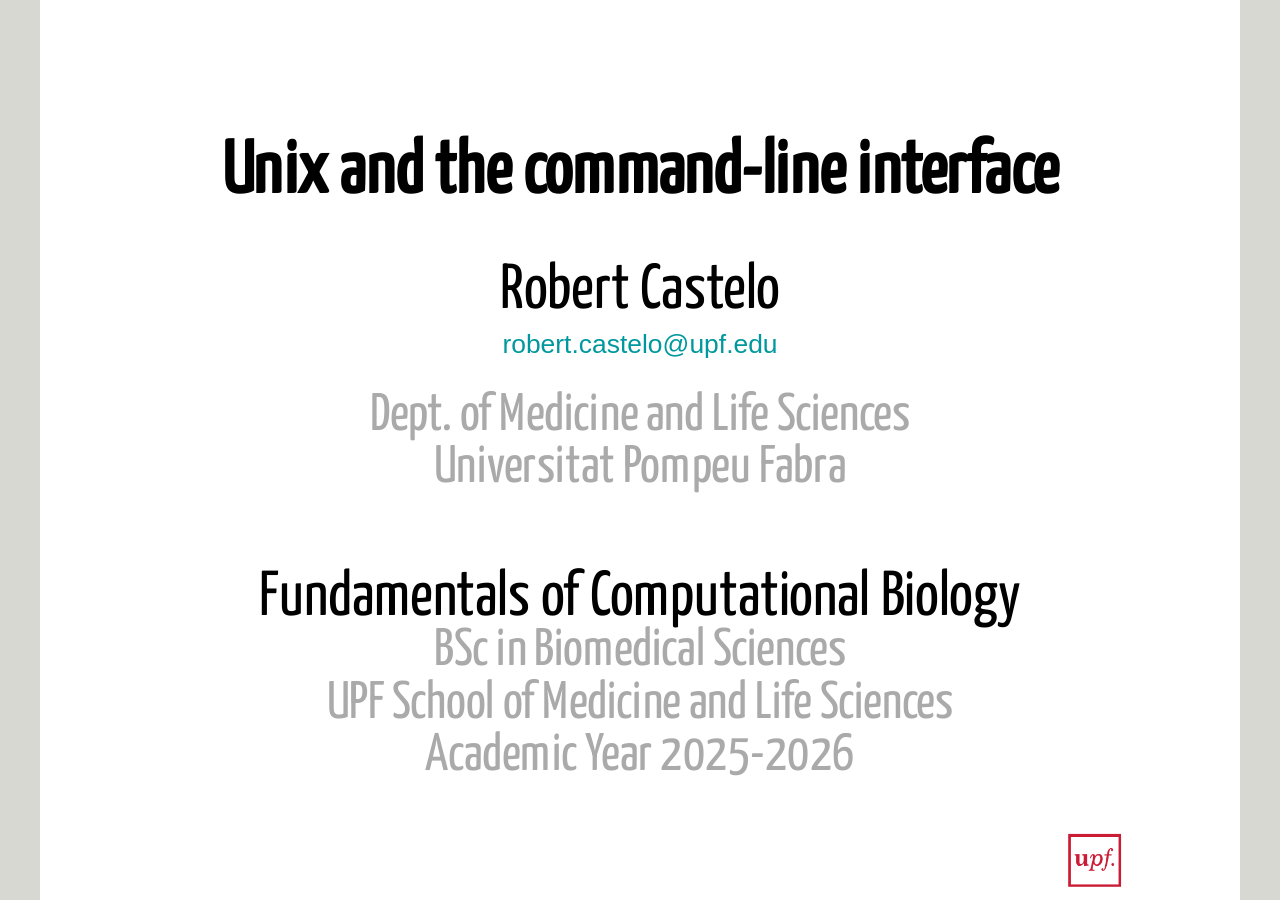
